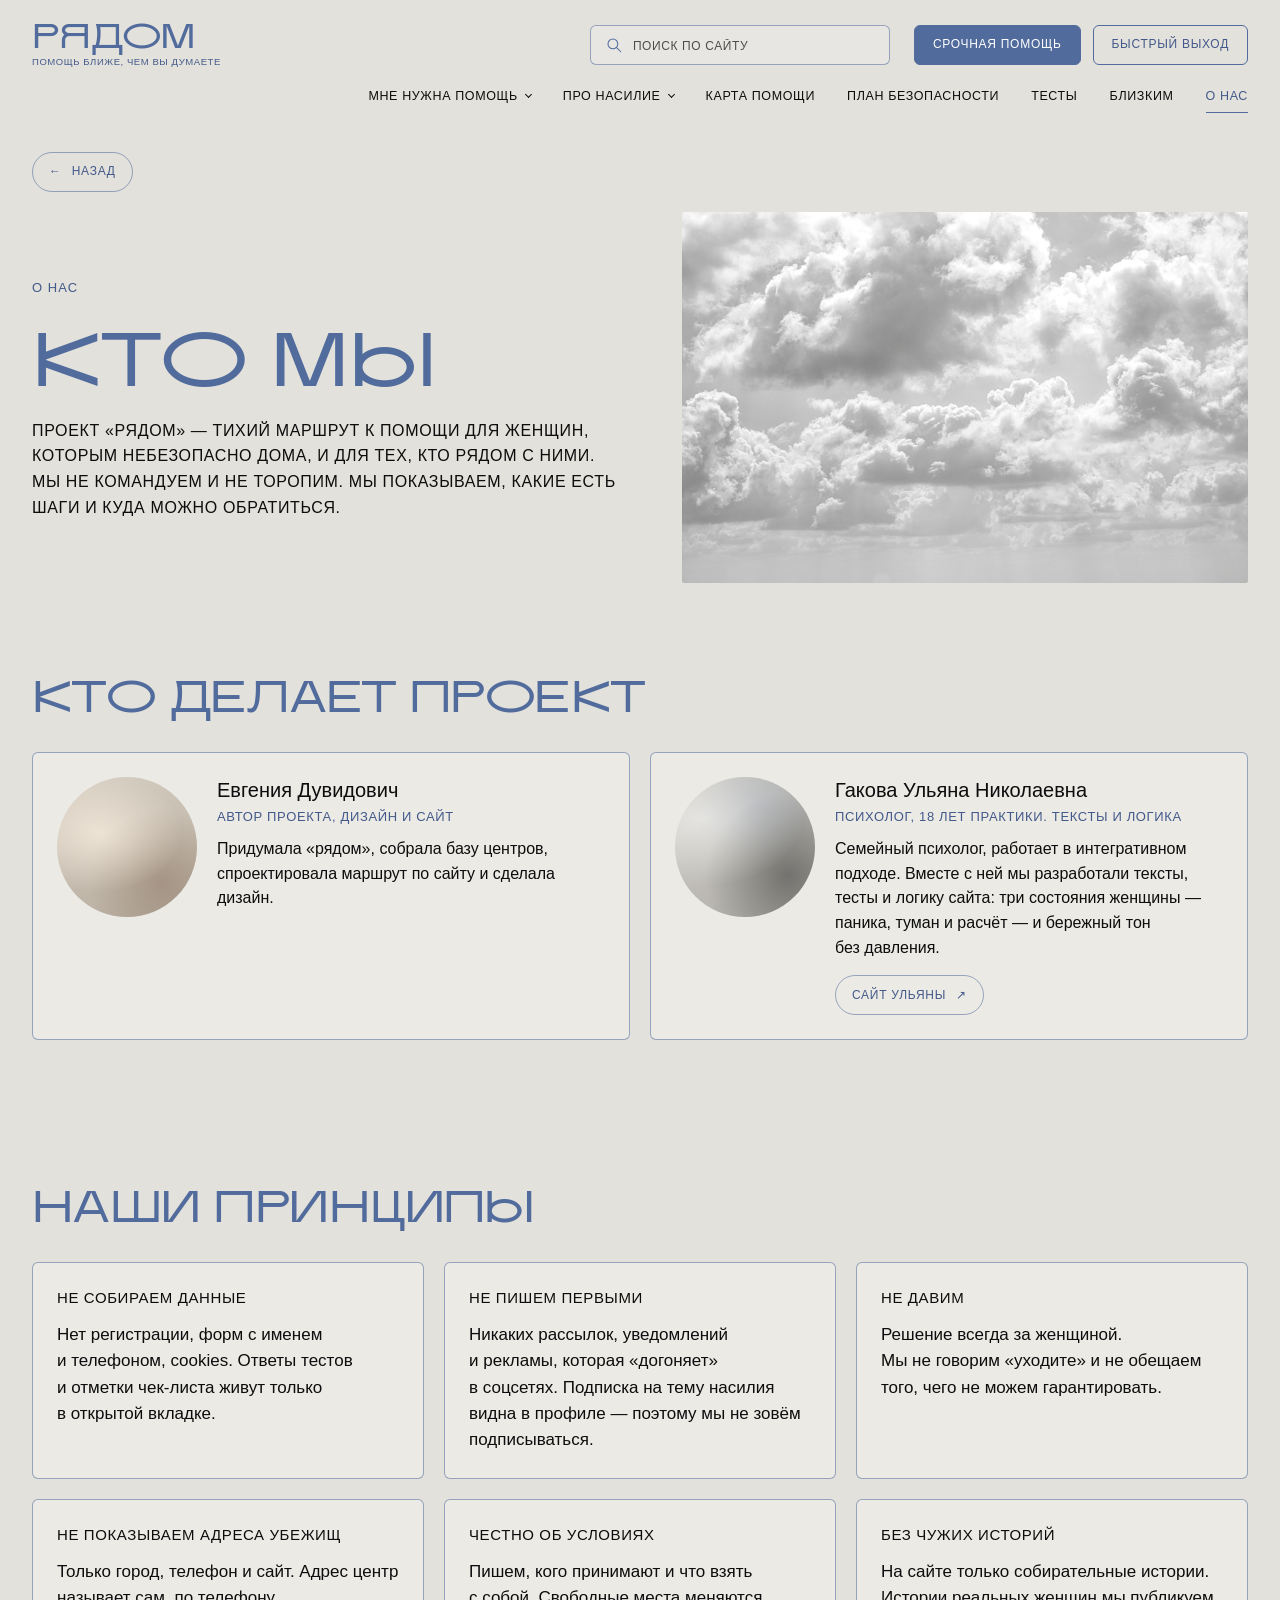
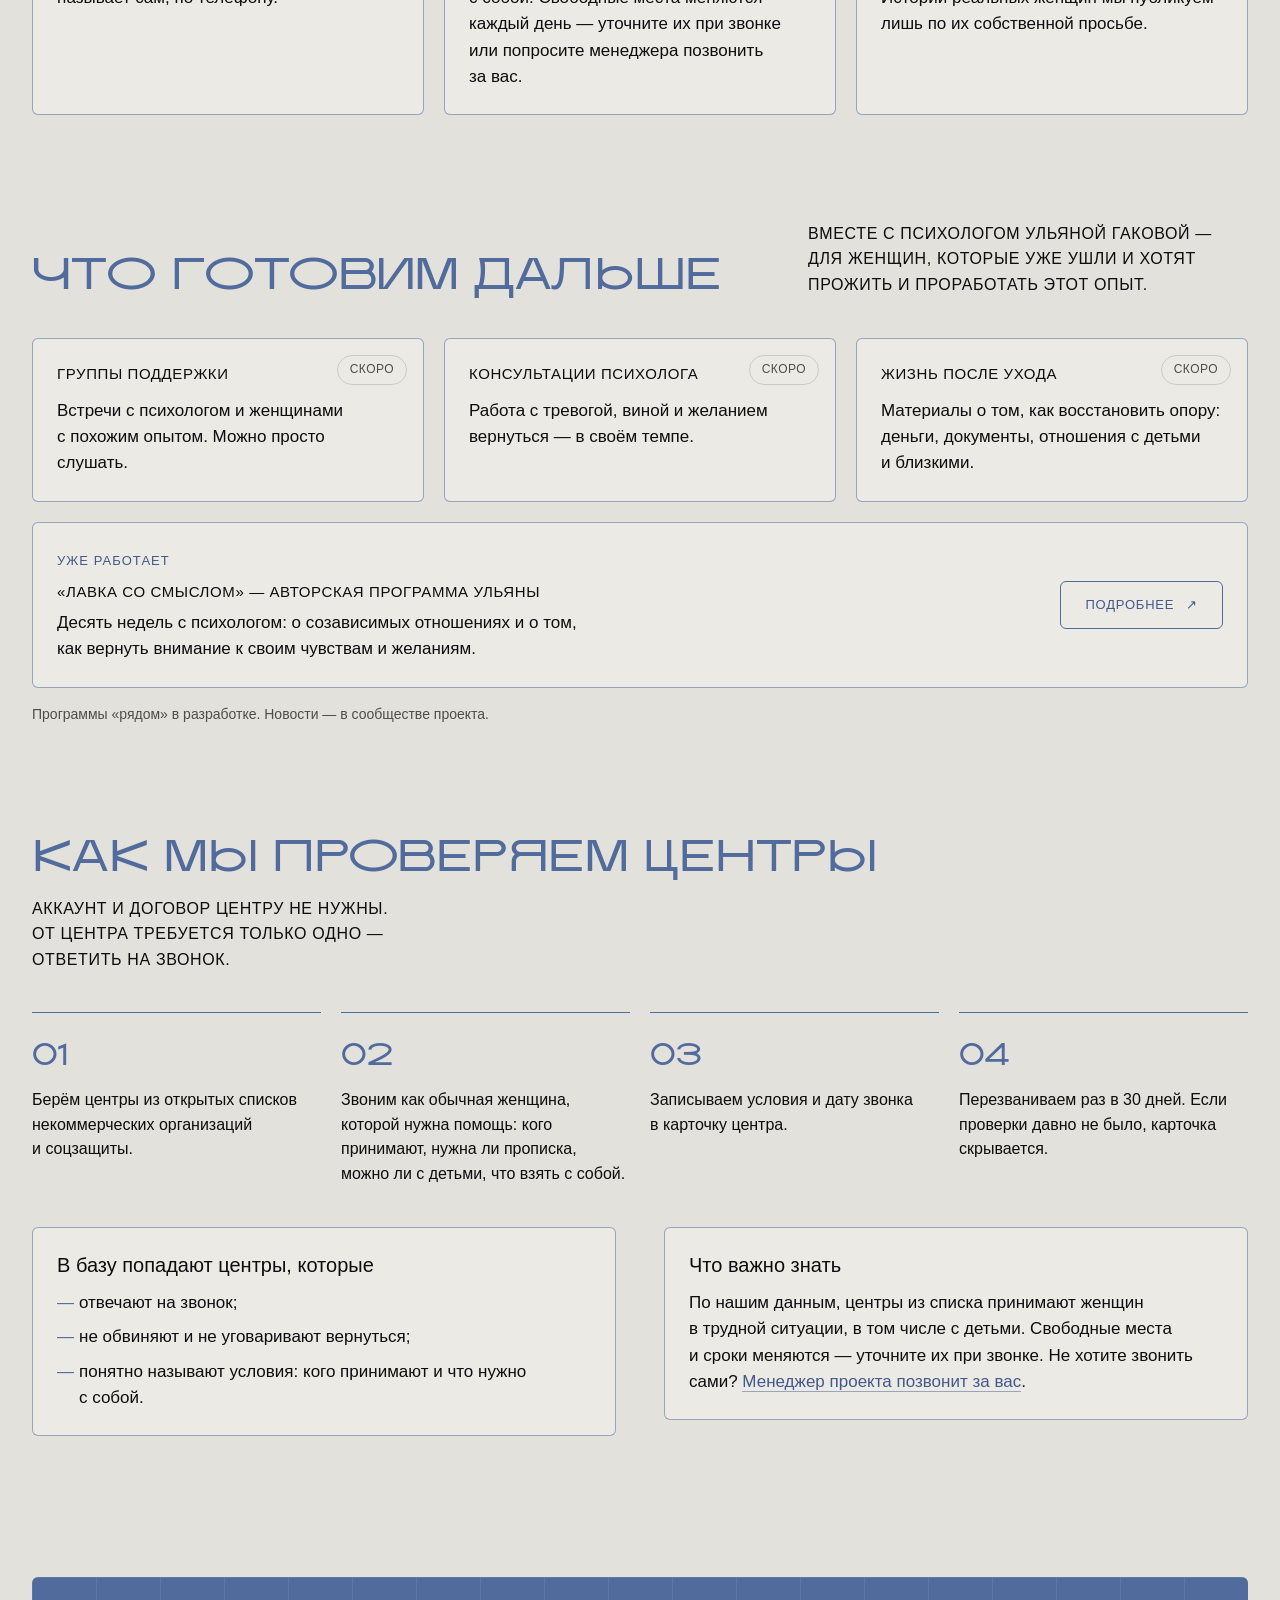
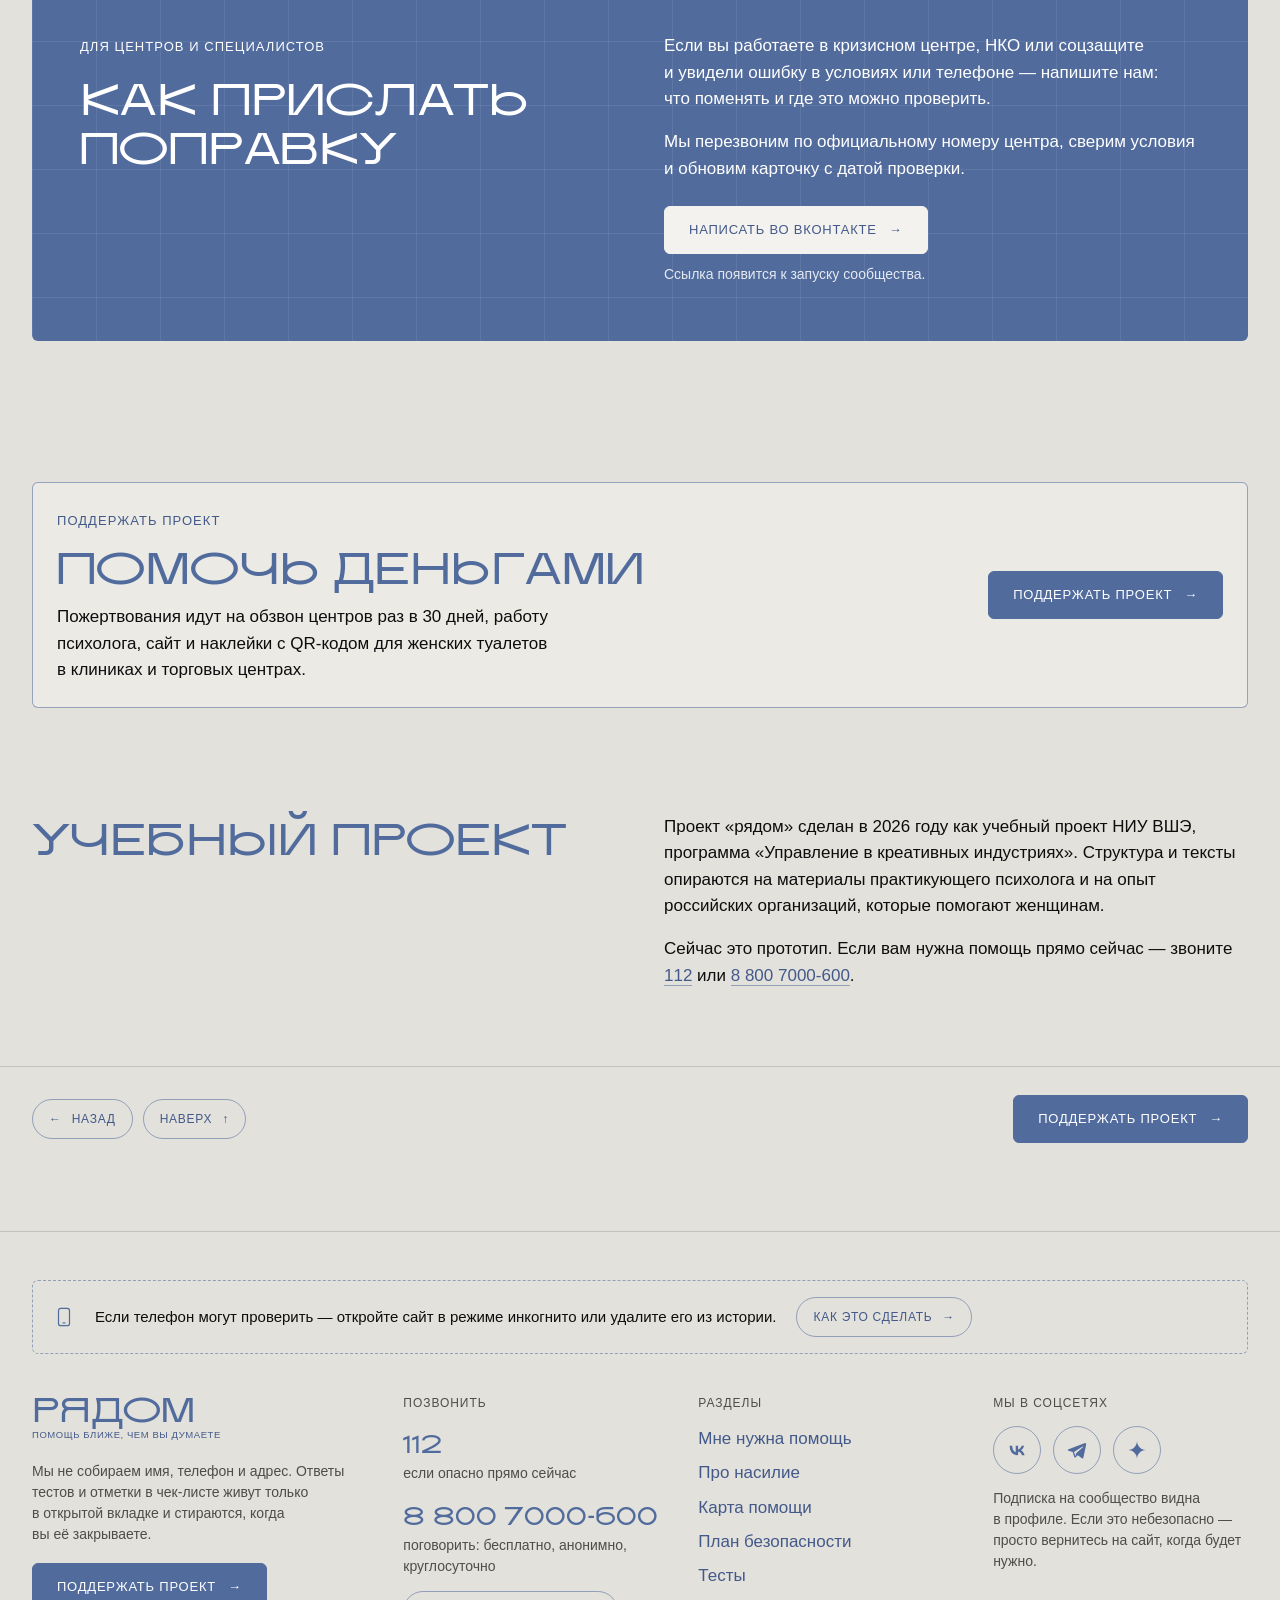
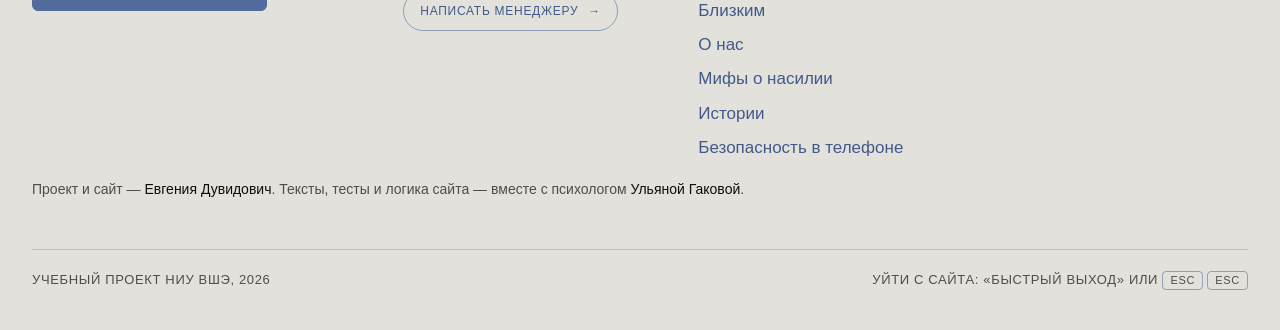
==== about.html @ c0b40332 "Разложить файлы сайта по папкам и добавить недостающие страницы Co-Authored-By: Claude Opus 5.5 <nor" ====
<!doctype html>
<html lang="ru">
<head>
<meta charset="utf-8">
<meta name="viewport" content="width=device-width, initial-scale=1, viewport-fit=cover">
<!-- Нейтральное название вкладки на всех страницах: не выдаёт тему сайта -->
<title>рядом</title>
<meta name="description" content="Полезные материалы и ссылки">
<meta name="referrer" content="no-referrer">
<meta name="theme-color" content="#E2E1DB">
<meta property="og:type" content="website">
<meta property="og:title" content="рядом">
<meta property="og:description" content="Полезные материалы и ссылки">
<meta property="og:image" content="img/og.png">
<meta name="twitter:card" content="summary_large_image">
<link rel="icon" href="img/favicon.svg" type="image/svg+xml">
<link rel="icon" href="img/favicon-32.png" sizes="32x32" type="image/png">
<link rel="apple-touch-icon" href="img/apple-touch-icon.png">
<link rel="stylesheet" href="css/style.css">
</head>
<body>
<script src="js/layout.js"></script>

<main id="main">

  <section class="wrap hero">
    <div class="hero-text">
      <p class="eyebrow">О нас</p>
      <h1 style="margin-top:14px">Кто мы</h1>
      <p class="lead">Проект «рядом» — тихий маршрут к помощи для женщин, которым небезопасно дома, и для тех, кто рядом с ними. Мы не командуем и не торопим. Мы показываем, какие есть шаги и куда можно обратиться.</p>
    </div>
    <img class="photo" src="img/photos/about-sky.jpg" alt="" decoding="async" data-reveal>
  </section>

  <section class="wrap section" id="team" aria-labelledby="team-title">
    <h2 id="team-title" data-reveal>Кто делает проект</h2>
    <div class="team" style="margin-top:32px">
      <article class="card person" data-reveal>
        <div class="photo photo--warm" data-label="фото" aria-hidden="true"></div>
        <div>
          <h3>Евгения Дувидович</h3>
          <span class="caps">Автор проекта, дизайн и сайт</span>
          <p>Придумала «рядом», собрала базу центров, спроектировала маршрут по сайту и сделала дизайн.</p>
        </div>
      </article>
      <article class="card person" data-reveal>
        <div class="photo" data-label="фото" aria-hidden="true"></div>
        <div>
          <h3>Гакова Ульяна Николаевна</h3>
          <span class="caps">Психолог, 18 лет практики. Тексты и логика</span>
          <p>Семейный психолог, работает в интегративном подходе. Вместе с ней мы разработали тексты, тесты и логику сайта: три состояния женщины — паника, туман и расчёт — и бережный тон без давления.</p>
          <a class="pill-link" href="https://paintingnew.tilda.ws/https/tildaru/page/pageid254887109projectid844082" style="margin-top:14px">Сайт Ульяны <span class="arr" aria-hidden="true">↗</span></a>
        </div>
      </article>
    </div>
  </section>

  <section class="wrap section--tight" id="principles" aria-labelledby="pr-title">
    <h2 id="pr-title" data-reveal>Наши принципы</h2>
    <div class="grid grid-3" style="margin-top:32px">
      <div class="card" data-reveal>
        <p class="card-title"><b>Не собираем данные</b></p>
        <p>Нет регистрации, форм с именем и телефоном, cookies. Ответы тестов и отметки чек-листа живут только в открытой вкладке.</p>
      </div>
      <div class="card" data-reveal>
        <p class="card-title"><b>Не пишем первыми</b></p>
        <p>Никаких рассылок, уведомлений и рекламы, которая «догоняет» в соцсетях. Подписка на тему насилия видна в профиле — поэтому мы не зовём подписываться.</p>
      </div>
      <div class="card" data-reveal>
        <p class="card-title"><b>Не давим</b></p>
        <p>Решение всегда за женщиной. Мы не говорим «уходите» и не обещаем того, чего не можем гарантировать.</p>
      </div>
      <div class="card" data-reveal>
        <p class="card-title"><b>Не показываем адреса убежищ</b></p>
        <p>Только город, телефон и сайт. Адрес центр называет сам, по телефону.</p>
      </div>
      <div class="card" data-reveal>
        <p class="card-title"><b>Честно об условиях</b></p>
        <p>Пишем, кого принимают и что взять с собой. Свободные места меняются каждый день — уточните их при звонке или попросите менеджера позвонить за вас.</p>
      </div>
      <div class="card" data-reveal>
        <p class="card-title"><b>Без чужих историй</b></p>
        <p>На сайте только собирательные истории. Истории реальных женщин мы публикуем лишь по их собственной просьбе.</p>
      </div>
    </div>
  </section>

  <section class="wrap section--tight" id="programs" aria-labelledby="prog-title">
    <div class="section-head">
      <h2 id="prog-title" data-reveal>Что готовим дальше</h2>
      <p class="lead" data-reveal>Вместе с психологом Ульяной Гаковой — для женщин, которые уже ушли и хотят прожить и проработать этот опыт.</p>
    </div>
    <div class="grid grid-3">
      <div class="card" data-reveal>
        <span class="chip chip--muted soon">Скоро</span>
        <p class="card-title"><b>Группы поддержки</b></p>
        <p>Встречи с психологом и женщинами с похожим опытом. Можно просто слушать.</p>
      </div>
      <div class="card" data-reveal>
        <span class="chip chip--muted soon">Скоро</span>
        <p class="card-title"><b>Консультации психолога</b></p>
        <p>Работа с тревогой, виной и желанием вернуться — в своём темпе.</p>
      </div>
      <div class="card" data-reveal>
        <span class="chip chip--muted soon">Скоро</span>
        <p class="card-title"><b>Жизнь после ухода</b></p>
        <p>Материалы о том, как восстановить опору: деньги, документы, отношения с детьми и близкими.</p>
      </div>
    </div>
    <div class="card next-block" style="margin-top:20px" data-reveal>
      <div>
        <p class="eyebrow">Уже работает</p>
        <p class="card-title" style="margin-top:8px"><b>«Лавка со смыслом» — авторская программа Ульяны</b></p>
        <p style="margin-top:8px;max-width:60ch">Десять недель с психологом: о созависимых отношениях и о том, как вернуть внимание к своим чувствам и желаниям.</p>
      </div>
      <div class="btn-row"><a class="btn btn--line" href="https://paintingnew.tilda.ws/https/tildaru/page/pageid254887109projectid844082">Подробнее <span class="arr" aria-hidden="true">↗</span></a></div>
    </div>
    <p class="note" style="margin-top:16px">Программы «рядом» в разработке. Новости — в сообществе проекта.</p>
  </section>

  <section class="wrap section--tight" id="check" aria-labelledby="check-title">
    <div class="section-head">
      <h2 id="check-title" data-reveal>Как мы проверяем центры</h2>
      <p class="lead" data-reveal>Аккаунт и договор центру не нужны. От центра требуется только одно — ответить на звонок.</p>
    </div>
    <div class="grid grid-4 how-steps">
      <div class="how-step" data-reveal><span class="n">01</span><p>Берём центры из открытых списков некоммерческих организаций и соцзащиты.</p></div>
      <div class="how-step" data-reveal><span class="n">02</span><p>Звоним как обычная женщина, которой нужна помощь: кого принимают, нужна ли прописка, можно ли с детьми, что взять с собой.</p></div>
      <div class="how-step" data-reveal><span class="n">03</span><p>Записываем условия и дату звонка в карточку центра.</p></div>
      <div class="how-step" data-reveal><span class="n">04</span><p>Перезваниваем раз в 30 дней. Если проверки давно не было, карточка скрывается.</p></div>
    </div>
    <div class="split" style="margin-top:40px">
      <div class="side-note" data-reveal>
        <h3>В базу попадают центры, которые</h3>
        <ul class="list-dash">
          <li>отвечают на звонок;</li>
          <li>не обвиняют и не уговаривают вернуться;</li>
          <li>понятно называют условия: кого принимают и что нужно с собой.</li>
        </ul>
      </div>
      <div class="side-note" data-reveal>
        <h3>Что важно знать</h3>
        <p>По нашим данным, центры из списка принимают женщин в трудной ситуации, в том числе с детьми. Свободные места и сроки меняются — уточните их при звонке. Не хотите звонить сами? <a class="link" href="contact.html" data-manager>Менеджер проекта позвонит за вас</a>.</p>
      </div>
    </div>
  </section>

  <section class="wrap section" id="centers" aria-labelledby="centers-title">
    <div class="blue-block" data-reveal>
      <div class="split">
        <div>
          <p class="eyebrow">Для центров и специалистов</p>
          <h2 id="centers-title" style="margin-top:14px">Как прислать поправку</h2>
        </div>
        <div>
          <div class="prose" style="color:#fff">
            <p>Если вы работаете в кризисном центре, НКО или соцзащите и увидели ошибку в условиях или телефоне — напишите нам: что поменять и где это можно проверить.</p>
            <p>Мы перезвоним по официальному номеру центра, сверим условия и обновим карточку с датой проверки.</p>
          </div>
          <div class="btn-row" style="margin-top:24px">
            <a class="btn btn--white" href="#">Написать во ВКонтакте <span class="arr" aria-hidden="true">→</span></a>
          </div>
          <p class="note" style="margin-top:10px">Ссылка появится к запуску сообщества.</p>
        </div>
      </div>
    </div>
  </section>

  <section class="wrap section--tight" id="support" aria-labelledby="support-title">
    <div class="card next-block" data-reveal>
      <div>
        <p class="eyebrow">Поддержать проект</p>
        <h2 id="support-title" style="margin-top:10px">Помочь деньгами</h2>
        <p style="margin-top:12px;max-width:56ch">Пожертвования идут на обзвон центров раз в 30 дней, работу психолога, сайт и наклейки с QR-кодом для женских туалетов в клиниках и торговых центрах.</p>
      </div>
      <div class="btn-row">
        <button type="button" class="btn js-donate">Поддержать проект <span class="arr" aria-hidden="true">→</span></button>
      </div>
    </div>
  </section>

  <section class="wrap section--tight" aria-labelledby="study-title">
    <div class="split">
      <h2 id="study-title" data-reveal>Учебный проект</h2>
      <div class="prose" data-reveal>
        <p>Проект «рядом» сделан в 2026 году как учебный проект НИУ ВШЭ, программа «Управление в креативных индустриях». Структура и тексты опираются на материалы практикующего психолога и на опыт российских организаций, которые помогают женщинам.</p>
        <p>Сейчас это прототип. Если вам нужна помощь прямо сейчас — звоните <a href="tel:112">112</a> или <a href="tel:88007000600">8 800 7000-600</a>.</p>
      </div>
    </div>
  </section>

</main>

<script src="js/main.js"></script>
</body>
</html>
---- css/style.css ----
/* =========================================================
   рядом — общие стили
   Цвета, шрифты и размеры — в переменных ниже.
   Чтобы поменять шрифт, достаточно поправить --font-display / --font-text.
   ========================================================= */

/* IF Kica — шрифт автора для заголовков.
   В файлах шрифта строчные «и» и «й» перепутаны, у «Ё» нет точек,
   поэтому заголовки всегда набираются капсом (text-transform: uppercase). */
@font-face {
  font-family: "IF Kica";
  src: url("../fonts/ifkica-light.ttf") format("truetype");
  font-weight: 300;
  font-style: normal;
  font-display: swap;
}
@font-face {
  font-family: "IF Kica";
  src: url("../fonts/ifkica-regular.ttf") format("truetype");
  font-weight: 400;
  font-style: normal;
  font-display: swap;
}
@font-face {
  font-family: "IF Kica";
  src: url("../fonts/ifkica-bold.ttf") format("truetype");
  font-weight: 600 700;
  font-style: normal;
  font-display: swap;
}

:root {
  /* шрифты */
  --font-display: "IF Kica", "Helvetica Neue", Arial, sans-serif;
  --font-text: "Helvetica Neue", Helvetica, Arial, sans-serif;

  /* цвета из макета */
  --bg: #E2E1DB;          /* фон */
  --card: #EBEAE5;        /* светлые карточки */
  --card-hi: #F3F2EE;     /* плашки поверх карты */
  --blue: #516B9D;        /* акцент: заголовки, кнопки, линии */
  --blue-ink: #43598A;    /* синий для мелкого текста (контраст 5:1) */
  --blue-soft: rgba(81, 107, 157, .12);
  --ink: #0D0D0D;         /* основной текст */
  --muted: #4D4D4A;       /* второстепенный текст */
  --line: rgba(81, 107, 157, .55); /* тонкие рамки */
  --line-soft: rgba(13, 13, 13, .14);
  --on-blue: #FFFFFF;

  /* начертания */
  --w-light: 300;   /* капс, лиды, меню */
  --w-text: 400;    /* длинный текст */
  --w-accent: 500;  /* выделения */

  /* размеры */
  --radius: 6px;
  --wrap: 1240px;
  --gutter: 32px;
  --header-h: 116px;
  --section: 88px;
  --ease: cubic-bezier(.22, .61, .36, 1);
}

@media (max-width: 900px) {
  :root {
    --gutter: 16px;
    --header-h: 64px;
    --section: 56px;
  }
}

/* ---------- база ---------- */

*,
*::before,
*::after { box-sizing: border-box; }

html {
  -webkit-text-size-adjust: 100%;
  scroll-padding-top: calc(var(--header-h) + 16px);
}

body {
  margin: 0;
  background: var(--bg);
  color: var(--ink);
  font-family: var(--font-text);
  font-weight: var(--w-text);
  font-size: 17px;
  line-height: 1.55;
  -webkit-font-smoothing: antialiased;
  text-rendering: optimizeLegibility;
}

img, svg { display: block; max-width: 100%; }

h1, h2, h3, h4, p, ul, ol, figure, blockquote { margin: 0; }

a { color: inherit; }

button, input, select, textarea { font: inherit; color: inherit; }

button { cursor: pointer; }

:focus-visible {
  outline: 2px solid var(--blue-ink);
  outline-offset: 3px;
  border-radius: 2px;
}

.visually-hidden {
  position: absolute !important;
  width: 1px; height: 1px;
  margin: -1px; padding: 0;
  overflow: hidden;
  clip: rect(0 0 0 0);
  white-space: nowrap;
  border: 0;
}

.skip-link {
  position: absolute;
  left: 16px; top: -60px;
  z-index: 100;
  padding: 10px 16px;
  background: var(--blue);
  color: var(--on-blue);
  border-radius: var(--radius);
}
.skip-link:focus { top: 8px; }

.wrap {
  width: 100%;
  max-width: calc(var(--wrap) + var(--gutter) * 2);
  margin-inline: auto;
  padding-inline: var(--gutter);
}

/* ---------- типографика ---------- */

.display,
h1, h2,
.h-display {
  font-family: var(--font-display);
  font-weight: 300;
  text-transform: uppercase;
  color: var(--blue);
  letter-spacing: .01em;
  line-height: 1.12;
}

h1, .h1 { font-size: clamp(25px, 5.2vw, 60px); }
h2, .h2 { font-size: clamp(22px, 3.6vw, 44px); }
/* широкий шрифт: длинные слова на узком экране переносим, а не выпускаем за край */
h1, h2, h3, .h-display, .entry-title, .quote, .card-title, .story-quote, .exit-banner-title, .story-card .who, .myth-side .m {
  overflow-wrap: break-word;
  -webkit-hyphens: auto;
  hyphens: auto;
}

h3, .h3 {
  font-family: var(--font-text);
  font-weight: var(--w-accent);
  font-size: 20px;
  line-height: 1.3;
}

/* короткий текст капсом, мелко и тонко — как пишет автор */
.caps {
  text-transform: uppercase;
  font-weight: var(--w-light);
  font-size: 13px;
  letter-spacing: .05em;
  line-height: 1.5;
}
.caps b, .caps strong { font-weight: var(--w-accent); }

.lead {
  text-transform: uppercase;
  font-weight: var(--w-light);
  font-size: 15px;
  letter-spacing: .04em;
  line-height: 1.6;
}
.lead b, .lead strong { font-weight: var(--w-accent); }

@media (min-width: 900px) {
  .lead { font-size: 16px; }
}

.eyebrow {
  display: inline-block;
  text-transform: uppercase;
  font-size: 13px;
  font-weight: var(--w-light);
  letter-spacing: .08em;
  color: var(--blue-ink);
}

.muted { color: var(--muted); }
.blue { color: var(--blue-ink); }

/* длинный текст: обычный регистр, от 17px */
.prose { max-width: 70ch; }
.prose > * + * { margin-top: 1em; }
.prose h3 { margin-top: 1.6em; }
.prose ul, .prose ol { padding-left: 1.2em; }
.prose li + li { margin-top: .4em; }
.prose strong { font-weight: var(--w-accent); }

.note {
  font-size: 14px;
  line-height: 1.5;
  color: var(--muted);
}

/* ---------- ссылки ---------- */

/* в тексте: тонкая линия всегда, при наведении поверх «пробегает» сплошная.
   Кнопки и ссылки-стрелки внутри .prose это правило не трогает. */
.prose a:not(.btn):not(.arrow-link):not(.pill-link),
.link {
  color: var(--blue-ink);
  text-decoration: none;
  background-image:
    linear-gradient(currentColor, currentColor),
    linear-gradient(var(--line), var(--line));
  background-size: 0% 1px, 100% 1px;
  background-position: 0 100%, 0 100%;
  background-repeat: no-repeat;
  transition: background-size .45s var(--ease);
  padding-bottom: 1px;
}
.prose a:not(.btn):not(.arrow-link):not(.pill-link):hover,
.link:hover,
.prose a:not(.btn):not(.arrow-link):not(.pill-link):focus-visible,
.link:focus-visible { background-size: 100% 1px, 100% 1px; }

/* отдельная ссылка, обведённая тонкой линией */
.pill-link {
  display: inline-flex;
  align-items: center;
  justify-content: center;
  gap: 10px;
  min-height: 40px;
  padding: 8px 16px;
  border: 1px solid var(--line);
  border-radius: 999px;
  color: var(--blue-ink);
  text-decoration: none;
  text-transform: uppercase;
  font-size: 12px;
  letter-spacing: .06em;
  line-height: 1.2;
  background: transparent;
  transition: background-color .25s, border-color .25s, color .25s;
}
.pill-link:hover,
.pill-link:focus-visible { background: var(--blue-soft); border-color: var(--blue); }
.pill-link .arr { display: inline-block; transition: transform .35s var(--ease); }
.pill-link:hover .arr { transform: translateX(5px); }
.pill-link .arr-back { display: inline-block; transition: transform .35s var(--ease); }
.pill-link:hover .arr-back { transform: translateX(-5px); }

/* ссылка-стрелка: «Читать →» */
.arrow-link {
  display: inline-flex;
  align-items: center;
  gap: 10px;
  min-height: 44px;
  color: var(--blue-ink);
  text-decoration: none;
  text-transform: uppercase;
  font-size: 13px;
  font-weight: var(--w-text);
  letter-spacing: .06em;
}
.arrow-link .arr,
.btn .arr {
  display: inline-block;
  transition: transform .35s var(--ease);
}
.arrow-link:hover .arr,
.arrow-link:focus-visible .arr,
.btn:hover .arr,
.btn:focus-visible .arr { transform: translateX(6px); }
.arrow-link span:first-child {
  background: linear-gradient(currentColor, currentColor) 0 100% / 0 1px no-repeat;
  transition: background-size .45s var(--ease);
}
.arrow-link:hover span:first-child,
.arrow-link:focus-visible span:first-child { background-size: 100% 1px; }

/* ---------- кнопки ---------- */

.btn {
  display: inline-flex;
  align-items: center;
  justify-content: center;
  gap: 12px;
  min-height: 48px;
  padding: 12px 24px;
  border: 1px solid var(--blue);
  border-radius: var(--radius);
  background: var(--blue);
  color: var(--on-blue);
  text-decoration: none;
  text-transform: uppercase;
  font-size: 13px;
  font-weight: var(--w-text);
  letter-spacing: .06em;
  line-height: 1.2;
  text-align: center;
  text-box: trim-both cap alphabetic; /* текст капсом ровно по центру по высоте */
  transition: background-color .25s, color .25s, border-color .25s, box-shadow .25s;
}
.btn:hover { background: #46608F; border-color: #46608F; box-shadow: 0 6px 18px -10px rgba(40, 55, 90, .6); }
.btn:active { transform: translateY(1px); }

.btn--line {
  background: transparent;
  color: var(--blue-ink);
  border-color: var(--blue);
}
.btn--line:hover { background: var(--blue-soft); color: var(--blue-ink); border-color: var(--blue); }

.btn--white {
  background: var(--card-hi);
  color: var(--blue-ink);
  border-color: var(--card-hi);
}
.btn--white:hover { background: #fff; border-color: #fff; color: var(--blue-ink); }

.btn--ghost-white {
  background: transparent;
  color: var(--on-blue);
  border-color: rgba(255, 255, 255, .7);
}
.btn--ghost-white:hover { background: rgba(255, 255, 255, .12); border-color: #fff; }

.btn--sm { min-height: 40px; padding: 8px 18px; font-size: 12px; }
.btn--wide { width: 100%; }

.btn-row {
  display: flex;
  flex-wrap: wrap;
  gap: 12px;
}

/* ---------- шапка ---------- */

.site-header {
  position: sticky;
  top: 0;
  z-index: 50;
  background: rgba(226, 225, 219, .72);
  -webkit-backdrop-filter: blur(14px) saturate(1.1);
  backdrop-filter: blur(14px) saturate(1.1);
  border-bottom: 1px solid transparent;
  transition: border-color .3s, background-color .3s;
}
.site-header .header-row,
.site-header .main-nav,
.site-header .logo-word,
.site-header .logo-tag { transition: padding .3s var(--ease), font-size .3s var(--ease), opacity .3s; }
/* при прокрутке шапка становится тоньше */
.site-header.is-scrolled { background: rgba(226, 225, 219, .66); }
@media (min-width: 901px) {
  .site-header.is-scrolled .header-row { padding-top: 8px; padding-bottom: 4px; }
  .site-header.is-scrolled .logo-word { font-size: 26px; }
  .site-header.is-scrolled .logo-tag { opacity: 0; height: 0; overflow: hidden; }
  .site-header.is-scrolled .main-nav { padding-bottom: 6px; }
}
.site-header.is-scrolled { border-bottom-color: var(--line-soft); }

.header-row {
  display: flex;
  align-items: center;
  gap: 24px;
  padding-top: 20px;
  padding-bottom: 12px;
}

.logo {
  display: flex;
  flex-direction: column;
  gap: 4px;
  margin-right: auto;
  color: var(--blue);
  text-decoration: none;
}
.logo-word {
  font-family: var(--font-display);
  font-weight: 300;
  font-size: 34px;
  line-height: .9;
  text-transform: uppercase;
  letter-spacing: .01em;
}
.logo-tag {
  font-size: 9.5px;
  text-transform: uppercase;
  letter-spacing: .06em;
  font-weight: var(--w-light);
  color: var(--blue-ink);
}

.search {
  position: relative;
  width: min(300px, 26vw);
}
.search-field {
  display: flex;
  align-items: center;
  gap: 8px;
  height: 40px;
  padding: 0 14px;
  border: 1px solid var(--line);
  border-radius: var(--radius);
  background: rgba(255, 255, 255, .2);
  transition: border-color .25s, background-color .25s;
}
.search-field:focus-within { border-color: var(--blue); background: rgba(255, 255, 255, .5); }
.search-field svg { flex: none; width: 18px; height: 18px; color: var(--blue); }
.search input {
  width: 100%;
  border: 0;
  background: none;
  outline: none;
  font-size: 15px;
}
.search input::placeholder {
  color: var(--muted);
  text-transform: uppercase;
  font-size: 12px;
  letter-spacing: .05em;
  font-weight: var(--w-light);
}
.search input::-webkit-search-cancel-button { -webkit-appearance: none; }

.search-results {
  position: absolute;
  left: 0; right: 0;
  top: calc(100% + 6px);
  z-index: 60;
  max-height: 60vh;
  overflow: auto;
  padding: 6px;
  border: 1px solid var(--line);
  border-radius: var(--radius);
  background: var(--card-hi);
  box-shadow: 0 18px 40px -20px rgba(20, 30, 50, .45);
}
.search-results[hidden] { display: none; }
.search-results a {
  display: block;
  padding: 10px 12px;
  border-radius: 4px;
  text-decoration: none;
  font-size: 15px;
  line-height: 1.35;
}
.search-results a small {
  display: block;
  color: var(--muted);
  font-size: 12px;
  text-transform: uppercase;
  letter-spacing: .04em;
}
.search-results a:hover,
.search-results a.is-active { background: var(--blue-soft); }
.search-results .empty { padding: 10px 12px; font-size: 14px; color: var(--muted); }

.header-actions {
  display: flex;
  align-items: center;
  gap: 12px;
}

.menu-toggle {
  display: none;
  width: 44px; height: 40px;
  padding: 0;
  border: 1px solid var(--line);
  border-radius: var(--radius);
  background: transparent;
  color: var(--blue);
}
.menu-toggle svg { margin: auto; }

.main-nav {
  display: flex;
  justify-content: flex-end;
  flex-wrap: wrap;
  gap: 6px 32px;
  padding-bottom: 14px;
}
.main-nav a {
  position: relative;
  padding: 6px 0;
  text-decoration: none;
  text-transform: uppercase;
  font-size: 12.5px;
  letter-spacing: .05em;
  font-weight: var(--w-text);
  color: var(--ink);
  background: linear-gradient(var(--blue), var(--blue)) 0 100% / 0 1px no-repeat;
  transition: background-size .45s var(--ease), color .25s;
}
.main-nav a:hover,
.main-nav a:focus-visible { background-size: 100% 1px; color: var(--blue-ink); }
.main-nav a[aria-current="page"] { color: var(--blue-ink); background-size: 100% 1px; }

.nav-item { position: relative; display: flex; align-items: center; }
.nav-item > a::after {
  content: "";
  display: inline-block;
  width: 5px; height: 5px;
  margin-left: 8px;
  border-right: 1px solid currentColor;
  border-bottom: 1px solid currentColor;
  transform: translateY(-3px) rotate(45deg);
}
.nav-drop {
  position: absolute;
  top: 100%;
  left: -18px;
  z-index: 70;
  min-width: 300px;
  padding: 14px 0 0;
  opacity: 0;
  visibility: hidden;
  transform: translateY(6px);
  transition: opacity .25s, transform .25s var(--ease), visibility .25s;
}
.nav-drop-inner {
  padding: 8px;
  border: 1px solid var(--line);
  border-radius: var(--radius);
  background: var(--card-hi);
  box-shadow: 0 22px 44px -24px rgba(20, 30, 50, .45);
}
.nav-item:hover .nav-drop,
.nav-item:focus-within .nav-drop { opacity: 1; visibility: visible; transform: none; }
.main-nav .nav-drop a {
  display: block;
  padding: 10px 12px;
  border-radius: 4px;
  background: none;
  text-transform: none;
  letter-spacing: 0;
  font-size: 15px;
  line-height: 1.3;
  color: var(--ink);
}
.main-nav .nav-drop a small {
  display: block;
  margin-top: 2px;
  font-size: 13px;
  color: var(--muted);
}
.main-nav .nav-drop a:hover,
.main-nav .nav-drop a:focus-visible { background: var(--blue-soft); color: var(--blue-ink); }
.main-nav .nav-drop a[aria-current="page"] { color: var(--blue-ink); background: var(--blue-soft); }

.mobile-panel { display: none; }

@media (max-width: 1100px) {
  .main-nav { gap: 6px 22px; }
  .search { width: 220px; }
}

@media (max-width: 900px) {
  .header-row { gap: 8px; padding-top: 10px; padding-bottom: 10px; }
  .logo-word { font-size: 24px; }
  .logo-tag { display: none; }
  .header-row > .search,
  .main-nav { display: none; }
  .header-actions { gap: 6px; }
  .header-actions .btn--sm { padding: 8px 12px; min-height: 40px; font-size: 11.5px; letter-spacing: .04em; }
  .menu-toggle { display: inline-flex; }
  .btn .full { display: none; }

  .mobile-panel {
    display: block;
    position: absolute;
    left: 0; right: 0; top: 100%;
    max-height: calc(100vh - var(--header-h));
    overflow: auto;
    padding: 8px var(--gutter) 24px;
    background: var(--bg);
    border-bottom: 1px solid var(--line-soft);
    box-shadow: 0 30px 40px -30px rgba(20, 30, 50, .35);
  }
  .mobile-panel[hidden] { display: none; }
  .mobile-panel .search { width: 100%; margin-bottom: 8px; }
  .mobile-panel .search-field { height: 48px; }
  .mobile-panel .search-results { position: static; margin-top: 6px; box-shadow: none; }
  .mobile-panel nav a {
    display: flex;
    justify-content: space-between;
    align-items: center;
    min-height: 52px;
    border-bottom: 1px solid var(--line-soft);
    text-decoration: none;
    text-transform: uppercase;
    font-size: 14px;
    letter-spacing: .05em;
  }
  .mobile-panel nav a[aria-current="page"] { color: var(--blue-ink); }
  .mobile-panel nav a.sub {
    min-height: 44px;
    padding-left: 18px;
    text-transform: none;
    letter-spacing: 0;
    font-size: 15px;
    color: var(--muted);
  }
  .mobile-panel .btn { width: 100%; margin-top: 16px; }
  .mobile-panel .note { margin-top: 16px; }
}
@media (min-width: 901px) {
  .btn .short { display: none; }
}

/* ---------- секции ---------- */

main { display: block; }

.section { padding-block: var(--section); }
.section--tight { padding-block: calc(var(--section) * .6); }
.section-head {
  display: flex;
  flex-wrap: wrap;
  align-items: flex-end;
  justify-content: space-between;
  gap: 16px 40px;
  margin-bottom: 40px;
}
.section-head .lead { max-width: 440px; }

.page-head {
  padding-top: 56px;
  padding-bottom: 40px;
}
.page-head .lead { max-width: 640px; margin-top: 20px; }
.page-head .eyebrow { margin-bottom: 14px; }
@media (max-width: 900px) {
  .page-head { padding-top: 32px; padding-bottom: 24px; }
}

.crumbs {
  display: flex;
  flex-wrap: wrap;
  gap: 8px;
  margin-bottom: 18px;
  font-size: 12px;
  text-transform: uppercase;
  letter-spacing: .05em;
  color: var(--muted);
}
.crumbs a { color: var(--muted); text-decoration: none; }
.crumbs a:hover { color: var(--blue-ink); }

.grid { display: grid; gap: 20px; }
.grid-2 { grid-template-columns: repeat(2, minmax(0, 1fr)); }
.grid-3 { grid-template-columns: repeat(3, minmax(0, 1fr)); }
.grid-4 { grid-template-columns: repeat(4, minmax(0, 1fr)); }
@media (max-width: 1000px) {
  .grid-4 { grid-template-columns: repeat(2, minmax(0, 1fr)); }
  .grid-3 { grid-template-columns: repeat(2, minmax(0, 1fr)); }
}
@media (max-width: 640px) {
  .grid-2, .grid-3, .grid-4 { grid-template-columns: minmax(0, 1fr); }
}

.split {
  display: grid;
  grid-template-columns: minmax(0, 1fr) minmax(0, 1fr);
  gap: 48px;
  align-items: start;
}
@media (max-width: 900px) {
  .split { grid-template-columns: minmax(0, 1fr); gap: 32px; }
}

.divider {
  height: 1px;
  background: var(--line-soft);
  border: 0;
  margin: 0;
}

/* ---------- карточки ---------- */

.card {
  position: relative;
  display: flex;
  flex-direction: column;
  gap: 14px;
  padding: 24px;
  border: 1px solid var(--line);
  border-radius: var(--radius);
  background: var(--card);
  overflow: hidden;
}
.card .h3 { position: relative; }
.card p { position: relative; }

a.card,
.card--link {
  text-decoration: none;
  transition: transform .35s var(--ease), box-shadow .35s var(--ease), border-color .25s;
}
a.card:hover,
.card--link:hover {
  transform: translateY(-3px);
  border-color: var(--blue);
  box-shadow: 0 18px 36px -24px rgba(30, 45, 80, .45);
}
a.card:hover .arr { transform: translateX(6px); }

.card-title {
  text-transform: uppercase;
  font-size: 15px;
  font-weight: var(--w-light);
  letter-spacing: .04em;
  line-height: 1.4;
}
.card-title b { font-weight: var(--w-accent); }

.card .card-foot { margin-top: auto; }
.card .card-foot.btn,
.card .card-foot.arrow-link { align-self: flex-start; }

/* вход по состоянию (4 больших карточки на главной) */
@media (max-width: 1180px) and (min-width: 641px) {
  .entries { grid-template-columns: repeat(2, minmax(0, 1fr)); }
}
.entry {
  min-height: 260px;
  padding: 28px 24px 22px;
}
.entry .entry-num {
  font-family: var(--font-display);
  font-size: 14px;
  color: var(--blue);
}
.entry h2,
.entry .entry-title {
  font-family: var(--font-display);
  font-weight: 300;
  text-transform: uppercase;
  color: var(--blue);
  font-size: clamp(20px, 1.9vw, 24px);
  line-height: 1.2;
}
.entry p { font-size: 16px; color: var(--muted); }
.entry .entry-links {
  display: flex;
  flex-direction: column;
  margin-top: auto;
  border-top: 1px solid var(--line-soft);
  padding-top: 6px;
}
.entry .entry-links .arrow-link { justify-content: space-between; }
.entry--panic {
  background: var(--blue);
  border-color: var(--blue);
  color: var(--on-blue);
}
.entry--panic h2, .entry--panic .entry-num, .entry--panic .entry-title { color: var(--on-blue); }
.entry--panic p { color: rgba(255, 255, 255, .88); }
.entry--panic .entry-links { border-top-color: rgba(255, 255, 255, .3); }
.entry--panic .arrow-link { color: var(--on-blue); }
.entry button.arrow-link { border: 0; background: none; padding: 0; width: 100%; text-align: left; }

/* тест-карточка с росчерком в углу */
.card--test { min-height: 230px; padding-right: 36px; }
.card--test .squiggle {
  position: absolute;
  right: -6px; bottom: -6px;
  width: 120px; height: 120px;
  color: var(--blue);
  pointer-events: none;
}
.card--test.alt .squiggle { top: -10px; bottom: auto; right: -4px; transform: scaleY(-1); }

/* ---------- фото-заглушки ---------- */

.photo {
  position: relative;
  overflow: hidden;
  border-radius: 2px;
  background:
    radial-gradient(120% 80% at 20% 30%, rgba(255, 255, 255, .55), transparent 60%),
    radial-gradient(90% 90% at 80% 70%, rgba(13, 13, 13, .38), transparent 65%),
    radial-gradient(70% 60% at 60% 20%, rgba(81, 107, 157, .18), transparent 70%),
    linear-gradient(135deg, #CFCDC6, #A9A7A1);
  aspect-ratio: 4 / 3;
}
.photo::after {
  content: attr(data-label);
  position: absolute;
  left: 14px; bottom: 12px;
  font-size: 11px;
  text-transform: uppercase;
  letter-spacing: .08em;
  color: rgba(13, 13, 13, .6);
}
.photo--warm {
  background:
    radial-gradient(100% 70% at 30% 40%, rgba(255, 244, 230, .65), transparent 60%),
    radial-gradient(80% 80% at 75% 75%, rgba(120, 90, 70, .35), transparent 65%),
    linear-gradient(160deg, #D8D0C4, #B4AA9C);
}
.photo--dark {
  background:
    radial-gradient(80% 70% at 70% 30%, rgba(255, 255, 255, .35), transparent 60%),
    radial-gradient(90% 90% at 20% 80%, rgba(0, 0, 0, .5), transparent 70%),
    linear-gradient(135deg, #8E8C88, #4A4946);
}
.photo--dark::after { color: rgba(255, 255, 255, .75); }
img.photo { width: 100%; height: auto; object-fit: cover; }
.photo--tall { aspect-ratio: 4 / 5; }
.photo--wide { aspect-ratio: 16 / 9; }
.photo--square { aspect-ratio: 1; }

/* ---------- росчерки ---------- */

.squiggle {
  fill: none;
  stroke: currentColor;
  stroke-width: 1.4;
  stroke-linecap: round;
  stroke-linejoin: round;
  color: var(--blue);
  overflow: visible;
}
.squiggle .dot { fill: currentColor; stroke: none; }

/* ---------- чипы ---------- */

.chips { display: flex; flex-wrap: wrap; gap: 8px; }
.chip {
  display: inline-flex;
  align-items: center;
  gap: 6px;
  min-height: 30px;
  padding: 4px 12px;
  border: 1px solid var(--line);
  border-radius: 999px;
  font-size: 12px;
  text-transform: uppercase;
  letter-spacing: .04em;
  font-weight: var(--w-text);
  color: var(--blue-ink);
  background: transparent;
  line-height: 1.2;
}
.chip--solid { background: var(--blue); color: var(--on-blue); border-color: var(--blue); }
.chip--muted { color: var(--muted); border-color: var(--line-soft); }

/* фильтр-чипы (кнопки) */
.chip-toggle {
  min-height: 44px;
  padding: 8px 16px;
  cursor: pointer;
  transition: background-color .2s, color .2s, border-color .2s;
}
.chip-toggle:hover { background: var(--blue-soft); }
.chip-toggle[aria-pressed="true"] {
  background: var(--blue);
  border-color: var(--blue);
  color: var(--on-blue);
}
.chip-toggle[aria-pressed="true"]::before { content: "✓"; font-size: 12px; }

/* ---------- шаги ---------- */

.steps {
  list-style: none;
  padding: 0;
  counter-reset: step;
  display: grid;
  gap: 0;
}
.step {
  position: relative;
  display: grid;
  grid-template-columns: 72px minmax(0, 1fr);
  gap: 8px 24px;
  padding: 36px 0;
  border-top: 1px solid var(--line-soft);
}
.step:last-child { border-bottom: 1px solid var(--line-soft); }
.step-num {
  font-family: var(--font-display);
  font-size: 40px;
  font-weight: 300;
  color: var(--blue);
  line-height: 1;
}
.step h2,
.step h3 {
  font-family: var(--font-display);
  font-weight: 300;
  text-transform: uppercase;
  color: var(--blue);
  font-size: clamp(20px, 2.2vw, 26px);
  line-height: 1.2;
  margin-bottom: 12px;
}
.step .tag {
  display: inline-block;
  margin-bottom: 10px;
}
@media (max-width: 640px) {
  .step { grid-template-columns: minmax(0, 1fr); padding: 28px 0; }
  .step-num { font-size: 30px; }
}

/* ---------- телефон-плашка ---------- */

.phone-card {
  display: flex;
  flex-direction: column;
  gap: 6px;
  padding: 22px 24px;
  border-radius: var(--radius);
  border: 1px solid var(--line);
  background: var(--card);
  text-decoration: none;
  transition: border-color .25s, background-color .25s;
}
.phone-card:hover { border-color: var(--blue); background: var(--card-hi); }
.phone-card .num {
  font-family: var(--font-display);
  font-weight: 300;
  font-size: clamp(26px, 3vw, 34px);
  color: var(--blue);
  line-height: 1.1;
  white-space: nowrap;
}
.phone-card .what { font-size: 16px; }
.phone-card .caps { color: var(--muted); }

/* ---------- цитата ---------- */

.quote {
  font-family: var(--font-display);
  font-weight: 300;
  text-transform: uppercase;
  color: var(--blue);
  font-size: clamp(22px, 2.8vw, 34px);
  line-height: 1.25;
}

/* ---------- синяя секция с сеткой ---------- */

.blue-block {
  position: relative;
  border-radius: var(--radius);
  background-color: var(--blue);
  background-image:
    linear-gradient(rgba(255, 255, 255, .08) 1px, transparent 1px),
    linear-gradient(90deg, rgba(255, 255, 255, .08) 1px, transparent 1px);
  background-size: 64px 64px;
  color: var(--on-blue);
  padding: 56px 48px;
  overflow: hidden;
}
.blue-block h2, .blue-block h3, .blue-block .eyebrow { color: var(--on-blue); }
.blue-block .card {
  background: rgba(255, 255, 255, .06);
  border-color: rgba(255, 255, 255, .45);
  color: var(--on-blue);
}
.blue-block .card p { color: rgba(255, 255, 255, .9); }
.blue-block .arrow-link { color: var(--on-blue); }
.blue-block .note { color: rgba(255, 255, 255, .85); }
.blue-block .squiggle { color: rgba(255, 255, 255, .8); }
@media (max-width: 640px) {
  .blue-block { padding: 36px 20px; }
}

/* ---------- аккордеон (details) ---------- */

.accordion { border-top: 1px solid var(--line-soft); }
.accordion details { border-bottom: 1px solid var(--line-soft); }
.accordion summary {
  display: flex;
  align-items: center;
  justify-content: space-between;
  gap: 24px;
  min-height: 64px;
  padding: 18px 0;
  cursor: pointer;
  list-style: none;
  font-size: 18px;
  font-weight: var(--w-accent);
  line-height: 1.35;
}
.accordion summary::-webkit-details-marker { display: none; }
.accordion summary::after {
  content: "";
  flex: none;
  width: 14px; height: 14px;
  background:
    linear-gradient(var(--blue), var(--blue)) center / 14px 1.5px no-repeat,
    linear-gradient(var(--blue), var(--blue)) center / 1.5px 14px no-repeat;
  transition: transform .35s var(--ease);
}
.accordion details[open] summary::after { transform: rotate(45deg); }
.accordion summary:hover { color: var(--blue-ink); }
.accordion .answer { padding: 0 0 24px; max-width: 70ch; }
.accordion .answer > * + * { margin-top: .8em; }

/* маленький раскрывающийся блок внутри карточки */
.mini-details { border-top: 1px solid var(--line-soft); }
.mini-details summary {
  display: flex;
  justify-content: space-between;
  align-items: center;
  min-height: 44px;
  cursor: pointer;
  list-style: none;
  text-transform: uppercase;
  font-size: 12.5px;
  letter-spacing: .05em;
  color: var(--blue-ink);
}
.mini-details summary::-webkit-details-marker { display: none; }
.mini-details summary::after { content: "+"; font-size: 18px; transition: transform .3s var(--ease); }
.mini-details[open] summary::after { transform: rotate(45deg); }
.mini-details .inner { padding-bottom: 14px; font-size: 16px; }

/* ---------- подсказка про безопасность ---------- */

.safety-hint {
  display: flex;
  flex-wrap: wrap;
  align-items: center;
  gap: 8px 20px;
  padding: 16px 20px;
  border: 1px dashed var(--line);
  border-radius: var(--radius);
  font-size: 15px;
}
.safety-hint svg { flex: none; color: var(--blue); }
.kbd {
  display: inline-block;
  padding: 1px 7px;
  border: 1px solid var(--line);
  border-radius: 4px;
  font-size: .85em;
  line-height: 1.4;
}

/* ---------- подвал ---------- */

.site-footer {
  margin-top: var(--section);
  padding-top: 48px;
  padding-bottom: 40px;
  border-top: 1px solid var(--line-soft);
}
.footer-grid {
  display: grid;
  grid-template-columns: 1.3fr 1fr 1fr 1fr;
  gap: 40px;
  margin-top: 40px;
}
.footer-grid h2 {
  font-family: var(--font-text);
  font-size: 12px;
  font-weight: var(--w-text);
  letter-spacing: .08em;
  color: var(--muted);
  margin-bottom: 14px;
}
.footer-grid ul { list-style: none; padding: 0; display: grid; gap: 8px; }
.footer-grid li a { text-decoration: none; }
.footer-phone {
  display: block;
  font-family: var(--font-display);
  font-weight: 300;
  font-size: 24px;
  color: var(--blue);
  text-decoration: none;
  white-space: nowrap;
}
.footer-phone + .note { margin-bottom: 14px; }
.socials { display: flex; gap: 12px; }
.socials a {
  display: grid;
  place-items: center;
  width: 48px; height: 48px;
  border: 1px solid var(--line);
  border-radius: 50%;
  color: var(--blue);
  transition: background-color .25s, color .25s, transform .3s var(--ease);
}
.socials a:hover { background: var(--blue); color: var(--on-blue); transform: translateY(-2px); }
.socials svg { width: 22px; height: 22px; }
.footer-bottom {
  display: flex;
  flex-wrap: wrap;
  justify-content: space-between;
  gap: 12px 32px;
  margin-top: 48px;
  padding-top: 20px;
  border-top: 1px solid var(--line-soft);
}
@media (max-width: 900px) {
  .footer-grid { grid-template-columns: 1fr 1fr; gap: 32px; }
}
@media (max-width: 560px) {
  .footer-grid { grid-template-columns: minmax(0, 1fr); }
}

/* ---------- экран «Срочная помощь» ---------- */

.urgent {
  width: min(640px, calc(100vw - 24px));
  max-height: calc(100dvh - 24px);
  padding: 0;
  border: 1px solid var(--line);
  border-radius: var(--radius);
  background: var(--bg);
  color: var(--ink);
  overflow: auto;
}
.urgent::backdrop { background: rgba(30, 38, 55, .55); -webkit-backdrop-filter: blur(4px); backdrop-filter: blur(4px); }
.urgent[open] { animation: urgent-in .35s var(--ease); }
@keyframes urgent-in { from { opacity: 0; transform: translateY(12px); } }
.urgent-inner { padding: 28px 24px 24px; display: grid; gap: 14px; }
.urgent-top { display: flex; justify-content: space-between; align-items: flex-start; gap: 16px; }
.urgent h2 { font-size: clamp(22px, 4vw, 30px); }
.urgent-close {
  flex: none;
  width: 44px; height: 44px;
  border: 1px solid var(--line);
  border-radius: 50%;
  background: transparent;
  color: var(--blue);
  font-size: 22px;
  line-height: 1;
}
.urgent .phone-card .num { font-size: 34px; }
.urgent .phone-card--main { background: var(--blue); border-color: var(--blue); color: var(--on-blue); }
.urgent .phone-card--main .num,
.urgent .phone-card--main .caps { color: var(--on-blue); }
.urgent-exit {
  display: grid;
  gap: 10px;
  padding: 16px;
  border: 1px dashed var(--line);
  border-radius: var(--radius);
}

/* ---------- анимации появления ---------- */

/* срабатывают только если загрузился JS (класс .js на <html>) */
.js [data-reveal] {
  opacity: 0;
  transform: translateY(18px);
  transition: opacity .8s var(--ease), transform .8s var(--ease);
}
.js [data-reveal].is-in { opacity: 1; transform: none; }

.js .photo[data-reveal] {
  transform: none;
  filter: blur(14px);
  transition: opacity 1s var(--ease), filter 1.2s var(--ease);
}
.js .photo[data-reveal].is-in { filter: blur(0); }

/* росчерки «рисуются» */
.js .squiggle[data-draw] path {
  stroke-dasharray: 1;
  stroke-dashoffset: 1;
  transition: stroke-dashoffset 1.8s var(--ease) .15s;
}
.js .squiggle[data-draw] .dot { opacity: 0; transition: opacity .4s 1.6s; }
.js .squiggle[data-draw].is-in path { stroke-dashoffset: 0; }
.js .squiggle[data-draw].is-in .dot { opacity: 1; }

@media (prefers-reduced-motion: reduce) {
  *, *::before, *::after {
    animation-duration: .01ms !important;
    animation-iteration-count: 1 !important;
    transition-duration: .01ms !important;
    transition-delay: 0s !important;
    scroll-behavior: auto !important;
  }
  .js [data-reveal] { opacity: 1; transform: none; filter: none; }
  .js .squiggle[data-draw] path { stroke-dashoffset: 0; }
  .js .squiggle[data-draw] .dot { opacity: 1; }
}

/* =========================================================
   Главная
   ========================================================= */

.hero {
  display: grid;
  grid-template-columns: minmax(0, 1.05fr) minmax(0, 1fr);
  gap: 56px;
  align-items: center;
  padding-top: 40px;
}
.hero .photo { aspect-ratio: 16 / 10.5; }
.hero-text { position: relative; }
.hero-text h1 { font-size: clamp(40px, 6vw, 76px); margin-bottom: 18px; }
.hero-text .lead + .lead { margin-top: 18px; }
.hero-text .squiggle { width: 120px; height: 46px; margin: 6px 0 4px 120px; }
@media (max-width: 900px) {
  .hero { grid-template-columns: minmax(0, 1fr); gap: 24px; padding-top: 20px; }
  .hero .photo { order: 2; }
  .hero-text .squiggle { margin-left: 40px; }
}
/* на телефоне четыре входа должны быть видны сразу: фото и второй абзац прячем */
@media (max-width: 640px) {
  .entry { min-height: 0; }
  .hero--home .photo,
  .hero--home .squiggle,
  .hero--home .lead + .squiggle + .lead { display: none; }
  .hero--home .hero-text h1 { font-size: 34px; margin-bottom: 10px; }
  .hero--home + .section--tight { padding-top: 24px; }
}

.exit-hint {
  display: flex;
  flex-wrap: wrap;
  gap: 8px 28px;
  align-items: center;
  justify-content: space-between;
  margin-top: 24px;
}

.what-is {
  position: relative;
  display: grid;
  grid-template-columns: repeat(12, minmax(0, 1fr));
  row-gap: 8px;
}
.what-is .p1 { grid-column: 1 / span 7; }
.what-is .p2 { grid-column: 6 / span 7; }
.what-is .squiggle { grid-column: 3 / span 4; height: 90px; width: 100%; margin-top: -10px; }
@media (max-width: 900px) {
  .what-is .p1, .what-is .p2 { grid-column: 1 / -1; }
  .what-is .squiggle { grid-column: 2 / -2; height: 60px; }
}

.tests-layout {
  display: grid;
  grid-template-columns: minmax(0, 1.25fr) minmax(0, 1fr);
  gap: 48px;
  align-items: stretch;
}
.tests-layout .photo { aspect-ratio: auto; min-height: 420px; height: 100%; }
@media (max-width: 900px) {
  .tests-layout { grid-template-columns: minmax(0, 1fr); }
  .tests-layout .photo { min-height: 240px; }
}

.stats {
  display: grid;
  grid-template-columns: repeat(4, minmax(0, 1fr));
  gap: 14px;
}
.stat {
  padding: 16px 18px 18px;
  border-radius: 10px;
  background: var(--card-hi);
  box-shadow: 0 10px 30px -22px rgba(20, 30, 50, .4);
}
.stat .caps { color: var(--muted); font-size: 11px; display: block; }
.stat .num {
  display: block;
  margin-top: 6px;
  font-family: var(--font-display);
  font-weight: 300;
  font-size: clamp(34px, 4vw, 52px);
  line-height: 1;
  color: var(--ink);
}
@media (max-width: 760px) {
  .stats { grid-template-columns: repeat(2, minmax(0, 1fr)); }
}

.map-panel {
  position: relative;
  padding: 18px;
  border-radius: var(--radius);
  background:
    radial-gradient(100% 70% at 50% 60%, rgba(255, 255, 255, .35), transparent 70%),
    #DCDBD4;
}
.map-panel .stats { position: relative; z-index: 2; }

/* =========================================================
   Карта России
   ========================================================= */

.ru-map { position: relative; margin-top: 8px; }
.ru-map svg { width: 100%; height: auto; overflow: visible; }
.ru-map .land { fill: rgba(81, 107, 157, .32); }
.ru-map .pin { cursor: pointer; outline: none; }
.ru-map .pin circle.halo { fill: rgba(81, 107, 157, .18); transition: r .3s var(--ease); }
.ru-map .pin circle.core { fill: var(--blue); stroke: var(--bg); stroke-width: .25; transition: fill .2s; }
.ru-map .pin:hover circle.core,
.ru-map .pin:focus-visible circle.core,
.ru-map .pin.is-active circle.core { fill: var(--ink); }
.ru-map .pin:focus-visible circle.halo,
.ru-map .pin.is-active circle.halo { fill: rgba(13, 13, 13, .16); }
.ru-map .pin text {
  font-family: var(--font-text);
  font-size: 1.15px;
  text-transform: uppercase;
  letter-spacing: .05em;
  fill: var(--ink);
  paint-order: stroke;
  stroke: rgba(226, 225, 219, .9);
  stroke-width: .45px;
}
@media (max-width: 640px) {
  .ru-map .pin text { font-size: 2.2px; }
}
.map-tip {
  position: absolute;
  z-index: 5;
  pointer-events: none;
  padding: 6px 10px;
  border-radius: 4px;
  background: var(--ink);
  color: #fff;
  font-size: 13px;
  line-height: 1.3;
  white-space: nowrap;
  transform: translate(-50%, calc(-100% - 10px));
}
.map-tip[hidden] { display: none; }
.map-legend {
  display: flex;
  flex-wrap: wrap;
  gap: 6px 20px;
  margin-top: 8px;
}

/* фильтры */
.filters {
  display: grid;
  gap: 22px;
  padding: 24px;
  border: 1px solid var(--line);
  border-radius: var(--radius);
  background: var(--card);
}
.filter-group { display: grid; gap: 10px; }
.filter-group > .caps { color: var(--muted); }
.select {
  position: relative;
}
.select select {
  width: 100%;
  min-height: 48px;
  padding: 10px 40px 10px 14px;
  border: 1px solid var(--line);
  border-radius: var(--radius);
  background: var(--card-hi);
  font-size: 16px;
  -webkit-appearance: none;
  appearance: none;
}
.select::after {
  content: "";
  position: absolute;
  right: 16px; top: 50%;
  width: 8px; height: 8px;
  border-right: 1.5px solid var(--blue);
  border-bottom: 1.5px solid var(--blue);
  transform: translateY(-70%) rotate(45deg);
  pointer-events: none;
}
.filters-foot {
  display: flex;
  flex-wrap: wrap;
  justify-content: space-between;
  align-items: center;
  gap: 12px;
}
.reset-btn {
  border: 0;
  background: none;
  padding: 8px 0;
  min-height: 44px;
  color: var(--blue-ink);
  text-transform: uppercase;
  font-size: 12.5px;
  letter-spacing: .05em;
  text-decoration: underline;
  text-underline-offset: 4px;
}

.map-layout {
  display: grid;
  grid-template-columns: minmax(0, 340px) minmax(0, 1fr);
  gap: 32px;
  align-items: start;
}
.map-layout .filters { position: sticky; top: calc(var(--header-h) + 16px); }
@media (max-width: 960px) {
  .map-layout { grid-template-columns: minmax(0, 1fr); }
  .map-layout .filters { position: static; }
}

.results-head {
  display: flex;
  flex-wrap: wrap;
  justify-content: space-between;
  align-items: baseline;
  gap: 8px 24px;
  margin-bottom: 18px;
}
.results-count {
  font-family: var(--font-display);
  font-weight: 300;
  text-transform: uppercase;
  color: var(--blue);
  font-size: 22px;
}
.results { display: grid; gap: 16px; }
.results-more {
  padding: 20px;
  border: 1px dashed var(--line);
  border-radius: var(--radius);
  font-size: 15px;
}

/* карточка центра */
.center {
  gap: 12px;
  padding: 24px;
}
.center-top {
  display: flex;
  flex-wrap: wrap;
  gap: 6px 16px;
  color: var(--muted);
}
.center h3 { font-size: 20px; }
.center .conds {
  display: grid;
  grid-template-columns: repeat(3, minmax(0, 1fr));
  gap: 8px;
}
.cond {
  padding: 10px 12px;
  border-radius: 4px;
  background: rgba(255, 255, 255, .45);
  font-size: 14px;
  line-height: 1.3;
}
.cond .caps { display: block; font-size: 11px; color: var(--muted); }
.cond strong { font-weight: var(--w-accent); }
.cond.is-yes strong::before { content: "✓ "; color: var(--blue-ink); }
.cond.is-no strong::before { content: "✕ "; }
.cond.is-unknown strong { color: var(--muted); font-weight: var(--w-text); }
.cond.is-unknown strong::before { content: "? "; }
@media (max-width: 560px) {
  .center .conds { grid-template-columns: minmax(0, 1fr); }
}
.center .known { font-size: 16px; }
.center .contacts {
  display: flex;
  flex-wrap: wrap;
  gap: 10px 20px;
  align-items: center;
}
.center .contacts .phones { font-size: 16px; }
.center .contacts .phones a {
  color: var(--blue-ink);
  font-weight: var(--w-accent);
  white-space: nowrap;
}
.center .status {
  display: flex;
  gap: 10px;
  align-items: flex-start;
  padding-top: 12px;
  border-top: 1px solid var(--line-soft);
  font-size: 14px;
  color: var(--muted);
}
.center .status svg { flex: none; margin-top: 2px; color: var(--blue); }
.say-phrase {
  padding: 14px 16px;
  border-left: 2px solid var(--blue);
  background: rgba(255, 255, 255, .45);
  font-size: 16px;
}

/* =========================================================
   Тесты
   ========================================================= */

.test-box {
  border: 1px solid var(--line);
  border-radius: var(--radius);
  background: var(--card);
  padding: clamp(20px, 4vw, 48px);
  scroll-margin-top: calc(var(--header-h) + 16px);
}
.test-box[hidden] { display: none; }
.test-progress {
  display: flex;
  align-items: center;
  gap: 16px;
  margin-bottom: 28px;
}
.test-progress .bar {
  flex: 1;
  height: 2px;
  background: var(--line-soft);
  position: relative;
  overflow: hidden;
}
.test-progress .bar i {
  position: absolute;
  inset: 0 auto 0 0;
  background: var(--blue);
  transition: width .4s var(--ease);
}
.test-box .test-q {
  font-family: var(--font-text);
  text-transform: none;
  color: var(--ink);
  letter-spacing: 0;
  font-size: clamp(20px, 2.4vw, 26px);
  line-height: 1.4;
  font-weight: var(--w-text);
  max-width: 34ch;
  margin-bottom: 28px;
}
.test-q:focus, .result h2:focus { outline: none; }
.card.is-current { border-color: var(--blue); box-shadow: inset 0 0 0 1px var(--blue); }
.answers { display: grid; gap: 10px; max-width: 520px; }
.answer-btn {
  position: relative;
  display: flex;
  align-items: center;
  justify-content: center;
  gap: 16px;
  min-height: 56px;
  padding: 12px 20px;
  border: 1px solid var(--line);
  border-radius: var(--radius);
  background: var(--card-hi);
  text-align: center;
  font-size: 17px;
  transition: background-color .2s, border-color .2s, color .2s;
}
.answer-btn::after { content: "→"; position: absolute; right: 20px; color: var(--blue); transition: transform .3s var(--ease); }
.answer-btn:hover { border-color: var(--blue); }
.answer-btn:hover::after { transform: translateX(5px); }
.answer-btn[aria-pressed="true"] { background: var(--blue); border-color: var(--blue); color: var(--on-blue); }
.answer-btn[aria-pressed="true"]::after { color: var(--on-blue); }
.test-nav {
  display: flex;
  flex-wrap: wrap;
  justify-content: space-between;
  gap: 12px;
  margin-top: 28px;
}
.text-btn {
  border: 0;
  background: none;
  padding: 8px 0;
  min-height: 44px;
  color: var(--blue-ink);
  text-transform: uppercase;
  font-size: 12.5px;
  letter-spacing: .05em;
}
.text-btn:hover { text-decoration: underline; text-underline-offset: 4px; }
.text-btn[disabled] { opacity: .35; cursor: default; text-decoration: none; }

.result h2 { margin-bottom: 18px; }
.result .feel {
  font-size: clamp(20px, 2.2vw, 24px);
  line-height: 1.45;
  max-width: 40ch;
}
.result .next { margin-top: 28px; display: grid; gap: 12px; }
.specialists { margin-top: 24px; }
.specialists .prose { margin-top: 12px; }

/* =========================================================
   23:40
   ========================================================= */

.chat {
  max-width: 560px;
  margin-inline: auto;
  border: 1px solid var(--line);
  border-radius: 22px;
  background: var(--card-hi);
  overflow: hidden;
}
.chat-top {
  display: flex;
  justify-content: space-between;
  align-items: center;
  gap: 12px;
  padding: 14px 18px;
  border-bottom: 1px solid var(--line-soft);
}
.chat-top .who { display: flex; align-items: center; gap: 10px; }
.chat-top .ava {
  width: 36px; height: 36px;
  border-radius: 50%;
  background: linear-gradient(135deg, #C9C7C0, #9A9890);
}
.chat-body {
  display: grid;
  gap: 10px;
  padding: 18px;
  min-height: 280px;
}
.msg {
  max-width: 84%;
  padding: 10px 14px;
  border-radius: 16px;
  font-size: 16px;
  line-height: 1.4;
  animation: msg-in .35s var(--ease);
}
@keyframes msg-in { from { opacity: 0; transform: translateY(8px); } }
.msg time { display: block; margin-top: 4px; font-size: 11px; opacity: .65; }
.msg--her { justify-self: start; background: #E4E2DC; border-bottom-left-radius: 4px; }
.msg--me { justify-self: end; background: var(--blue); color: var(--on-blue); border-bottom-right-radius: 4px; }
.msg--note {
  justify-self: stretch;
  max-width: none;
  border-radius: var(--radius);
  border: 1px dashed var(--line);
  background: transparent;
  font-size: 15px;
}
.msg--note .caps { display: block; color: var(--blue-ink); margin-bottom: 4px; }
.chat-choices {
  display: grid;
  gap: 8px;
  padding: 14px 18px 18px;
  border-top: 1px solid var(--line-soft);
}
.chat-choices .caps { color: var(--muted); }
.choice-btn {
  min-height: 52px;
  padding: 12px 16px;
  border: 1px solid var(--line);
  border-radius: 14px;
  background: transparent;
  text-align: left;
  font-size: 16px;
  line-height: 1.35;
  transition: background-color .2s, border-color .2s;
}
.choice-btn:hover { background: var(--blue-soft); border-color: var(--blue); }

/* =========================================================
   Чек-лист
   ========================================================= */

.checklist {
  display: grid;
  gap: 28px;
}
.check-group h3 {
  font-family: var(--font-display);
  font-weight: 300;
  text-transform: uppercase;
  color: var(--blue);
  font-size: 20px;
  margin-bottom: 8px;
}
.check-group ul { list-style: none; padding: 0; }
.check {
  display: flex;
  gap: 14px;
  align-items: flex-start;
  padding: 14px 0;
  border-bottom: 1px solid var(--line-soft);
  cursor: pointer;
  font-size: 17px;
  line-height: 1.45;
}
.check input {
  flex: none;
  -webkit-appearance: none;
  appearance: none;
  width: 24px; height: 24px;
  margin: 0;
  border: 1px solid var(--blue);
  border-radius: 4px;
  background: var(--card-hi);
  display: grid;
  place-items: center;
  cursor: pointer;
  transition: background-color .2s;
}
.check input::after {
  content: "";
  width: 10px; height: 6px;
  border-left: 2px solid #fff;
  border-bottom: 2px solid #fff;
  transform: translateY(-1px) rotate(-45deg) scale(0);
  transition: transform .2s var(--ease);
}
.check input:checked { background: var(--blue); }
.check input:checked::after { transform: translateY(-1px) rotate(-45deg) scale(1); }
.check input:checked + span { color: var(--muted); text-decoration: line-through; text-decoration-color: var(--line); }
.check small { display: block; color: var(--muted); font-size: 14px; text-decoration: none; }
.checklist-bar {
  position: sticky;
  bottom: 0;
  z-index: 5;
  display: flex;
  flex-wrap: wrap;
  justify-content: space-between;
  align-items: center;
  gap: 8px 20px;
  padding: 14px 18px;
  margin-top: 8px;
  border: 1px solid var(--line);
  border-radius: var(--radius);
  background: rgba(235, 234, 229, .96);
}

/* =========================================================
   Истории
   ========================================================= */

.story {
  display: grid;
  grid-template-columns: minmax(0, 5fr) minmax(0, 7fr);
  gap: 48px;
  padding-block: 56px;
  border-top: 1px solid var(--line-soft);
  scroll-margin-top: calc(var(--header-h) + 8px);
}
.story .photo { aspect-ratio: 4 / 5; position: sticky; top: calc(var(--header-h) + 24px); }
.story h2 { margin-bottom: 6px; }
.story .who { margin-bottom: 24px; }
.story .prose { font-size: 18px; }
.story .soft-step {
  margin-top: 28px;
  padding: 20px;
  border-radius: var(--radius);
  background: var(--card);
  border: 1px solid var(--line);
}
.story .soft-step .caps { color: var(--blue-ink); display: block; margin-bottom: 6px; }
.story .sign { margin-top: 18px; }
@media (max-width: 900px) {
  .story { grid-template-columns: minmax(0, 1fr); gap: 24px; padding-block: 40px; }
  .story .photo { position: static; aspect-ratio: 16 / 10; }
}

.story-index { display: flex; flex-wrap: wrap; gap: 8px; }

/* =========================================================
   Разное
   ========================================================= */

.types { counter-reset: t; }
.type-card h3 {
  font-family: var(--font-display);
  font-weight: 300;
  text-transform: uppercase;
  color: var(--blue);
  font-size: 19px;
}
.type-card ul { padding-left: 1.1em; font-size: 16px; }
.type-card li + li { margin-top: 4px; }

.myth {
  display: grid;
  grid-template-columns: minmax(0, 1fr) minmax(0, 1fr);
  gap: 12px 32px;
  padding: 24px 0;
  border-top: 1px solid var(--line-soft);
}
.myth .caps { color: var(--muted); display: block; margin-bottom: 6px; }
.myth .m { font-size: 19px; font-weight: var(--w-accent); }
@media (max-width: 700px) { .myth { grid-template-columns: minmax(0, 1fr); } }

.side-note {
  padding: 24px;
  border-radius: var(--radius);
  border: 1px solid var(--line);
  background: var(--card);
}
.side-note h2,
.side-note h3 {
  font-family: var(--font-text);
  font-weight: var(--w-accent);
  font-size: 20px;
  line-height: 1.3;
  text-transform: none;
  color: var(--ink);
  margin-bottom: 12px;
}

.big-links { display: grid; gap: 16px; }
.big-link {
  display: grid;
  grid-template-columns: minmax(0, 1fr) auto;
  gap: 8px 24px;
  align-items: center;
  padding: 28px 28px;
  border: 1px solid var(--line);
  border-radius: var(--radius);
  background: var(--card);
  text-decoration: none;
  transition: border-color .25s, transform .35s var(--ease), box-shadow .35s var(--ease);
}
.big-link h2 { font-size: clamp(22px, 3vw, 32px); }
.big-link p { grid-column: 1; font-size: 16px; color: var(--muted); max-width: 60ch; }
.big-link .arr {
  grid-row: 1 / span 2;
  grid-column: 2;
  font-size: 28px;
  color: var(--blue);
  transition: transform .35s var(--ease);
}
.big-link:hover { border-color: var(--blue); transform: translateY(-2px); box-shadow: 0 18px 36px -24px rgba(30, 45, 80, .45); }
.big-link:hover .arr { transform: translateX(8px); }

.how-steps { counter-reset: hs; }
.how-step { padding-top: 18px; border-top: 1px solid var(--blue); }
.how-step .n {
  font-family: var(--font-display);
  font-size: 30px;
  font-weight: 300;
  color: var(--blue);
  display: block;
  margin-bottom: 10px;
}
.how-step p { font-size: 16px; }

.list-dash { list-style: none; padding: 0; }
.list-dash li { position: relative; padding-left: 22px; }
.list-dash li + li { margin-top: 8px; }
.list-dash li::before { content: "—"; position: absolute; left: 0; color: var(--blue); }

.do-dont { display: grid; grid-template-columns: minmax(0, 1fr) minmax(0, 1fr); gap: 20px; }
.do-dont .card { gap: 10px; }
.do-dont .card ul { list-style: none; padding: 0; display: grid; gap: 12px; }
.do-dont .say { font-size: 18px; }
.do-dont .why { display: block; font-size: 14px; color: var(--muted); margin-top: 2px; }
@media (max-width: 760px) { .do-dont { grid-template-columns: minmax(0, 1fr); } }

.back-top { margin-top: 40px; }


/* =========================================================
   Навигация по сайту: «Назад», «Наверх», «Продолжить»
   ========================================================= */

.back-row { padding-top: 24px; }
.back-row + .page-head,
.back-row + .hero { padding-top: 20px; }
@media (max-width: 900px) {
  .back-row { padding-top: 14px; }
  .back-row + .page-head,
  .back-row + .hero { padding-top: 14px; }
}
.back-link small {
  text-transform: none;
  letter-spacing: 0;
  font-size: 13px;
  color: var(--muted);
}

.page-nav {
  display: flex;
  flex-wrap: wrap;
  align-items: center;
  justify-content: space-between;
  gap: 12px 16px;
  margin-top: 24px;
  padding-top: 28px;
  border-top: 1px solid var(--line-soft);
}
.page-nav .left { display: flex; flex-wrap: wrap; gap: 10px; }
@media (max-width: 640px) {
  .page-nav { flex-direction: column-reverse; align-items: stretch; }
  .page-nav .btn { width: 100%; }
  .page-nav .left { justify-content: space-between; }
}

.to-top {
  position: fixed;
  right: 20px;
  bottom: 20px;
  z-index: 40;
  display: grid;
  place-items: center;
  width: 48px; height: 48px;
  border: 1px solid var(--line);
  border-radius: 50%;
  background: rgba(243, 242, 238, .9);
  -webkit-backdrop-filter: blur(8px);
  backdrop-filter: blur(8px);
  color: var(--blue);
  font-size: 18px;
  opacity: 0;
  visibility: hidden;
  transform: translateY(10px);
  transition: opacity .3s, transform .3s var(--ease), visibility .3s, background-color .25s;
}
.to-top.is-on { opacity: 1; visibility: visible; transform: none; }
.to-top:hover { background: var(--blue); color: var(--on-blue); }
@media (max-width: 640px) { .to-top { right: 14px; bottom: 14px; width: 44px; height: 44px; } }

/* =========================================================
   Окно «Поддержать проект»
   ========================================================= */

.modal {
  width: min(600px, calc(100vw - 24px));
  max-height: calc(100dvh - 24px);
  padding: 0;
  border: 1px solid var(--line);
  border-radius: var(--radius);
  background: var(--bg);
  color: var(--ink);
  overflow: auto;
}
.modal::backdrop { background: rgba(30, 38, 55, .55); -webkit-backdrop-filter: blur(4px); backdrop-filter: blur(4px); }
.modal[open] { animation: urgent-in .35s var(--ease); }
.modal-inner { padding: 28px 24px 24px; display: grid; gap: 18px; }
.modal h2 { font-size: clamp(22px, 4vw, 30px); }
.modal h3 { font-size: 17px; margin-bottom: 8px; }
.seg { display: inline-flex; border: 1px solid var(--line); border-radius: 999px; padding: 3px; gap: 3px; }
.seg button {
  min-height: 38px;
  padding: 6px 16px;
  border: 0;
  border-radius: 999px;
  background: transparent;
  color: var(--blue-ink);
  text-transform: uppercase;
  font-size: 12px;
  letter-spacing: .05em;
}
.seg button[aria-pressed="true"] { background: var(--blue); color: var(--on-blue); }
.amounts { display: flex; flex-wrap: wrap; gap: 8px; align-items: center; }
.amounts .chip-toggle { font-size: 15px; letter-spacing: 0; }
.amount-other {
  display: flex;
  align-items: center;
  gap: 6px;
  min-height: 44px;
  padding: 0 14px;
  border: 1px solid var(--line);
  border-radius: 999px;
  background: var(--card-hi);
}
.amount-other input {
  width: 120px;
  border: 0;
  background: none;
  outline: none;
  font-size: 15px;
}
.where {
  padding: 18px;
  border-radius: var(--radius);
  background: var(--card);
  border: 1px solid var(--line-soft);
}
.where .list-dash li { font-size: 15px; }
.thanks { font-family: var(--font-display); text-transform: uppercase; color: var(--blue); font-size: 34px; font-weight: 300; }

/* =========================================================
   Инструкция: шаги на линии
   ========================================================= */

.timeline {
  --p: 0;
  position: relative;
  list-style: none;
  padding: 0;
  margin: 0;
}
/* серая линия и синяя, которая «заполняется» при прокрутке */
.timeline::before,
.timeline::after {
  content: "";
  position: absolute;
  left: 43px;
  top: 44px;
  width: 1px;
  bottom: 44px;
  background: var(--line-soft);
}
.timeline::after {
  background: var(--blue);
  bottom: auto;
  height: calc((100% - 88px) * var(--p));
}
.tl-step {
  position: relative;
  display: grid;
  grid-template-columns: 88px minmax(0, 1fr) minmax(0, 300px);
  gap: 12px 36px;
  padding: 0 0 72px;
}
.tl-step:last-child { padding-bottom: 0; }
.tl-mark {
  position: relative;
  z-index: 1;
  display: grid;
  place-items: center;
  width: 88px; height: 88px;
  border: 1px solid var(--blue);
  border-radius: 50%;
  background: var(--bg);
  font-family: var(--font-display);
  font-weight: 300;
  font-size: 34px;
  color: var(--blue);
  transition: background-color .5s, color .5s;
}
.tl-step.is-passed .tl-mark { background: var(--blue); color: var(--on-blue); }
.tl-body { padding-top: 10px; }
.tl-body h2 {
  font-size: clamp(24px, 2.8vw, 34px);
  margin-bottom: 14px;
}
.tl-lead { font-size: 19px; line-height: 1.5; max-width: 52ch; }
.tl-more { margin-top: 14px; font-size: 16px; color: var(--muted); max-width: 60ch; }
.tl-more + .tl-more { margin-top: 8px; }
.tl-more strong { color: var(--ink); font-weight: var(--w-accent); }
.tl-body .chip { margin-bottom: 12px; }
.tl-aside { padding-top: 10px; }
.tl-aside .photo { aspect-ratio: 4 / 5; }

.big-number {
  display: inline-flex;
  flex-direction: column;
  gap: 6px;
  margin-top: 20px;
  padding: 18px 24px 16px;
  border: 1px solid var(--line);
  border-radius: var(--radius);
  background: var(--card);
  text-decoration: none;
  transition: border-color .25s, background-color .25s, transform .35s var(--ease);
}
.big-number:hover { border-color: var(--blue); background: var(--card-hi); transform: translateY(-2px); }
.big-number .num {
  font-family: var(--font-display);
  font-weight: 300;
  font-size: clamp(44px, 6vw, 76px);
  line-height: 1;
  color: var(--blue);
  white-space: nowrap;
}
.big-number--sm .num { font-size: clamp(30px, 3.6vw, 44px); }
.big-number .caps { color: var(--muted); }
.mini-list {
  display: grid;
  gap: 10px;
  margin-top: 18px;
  padding: 0;
  list-style: none;
}
.mini-list li {
  position: relative;
  padding: 14px 16px 14px 46px;
  border-radius: var(--radius);
  background: var(--card);
  font-size: 16px;
}
.mini-list li::before {
  content: attr(data-n);
  position: absolute;
  left: 16px; top: 13px;
  font-family: var(--font-display);
  color: var(--blue);
}
.mini-list strong { font-weight: var(--w-accent); }

@media (max-width: 1000px) {
  .tl-step { grid-template-columns: 88px minmax(0, 1fr); }
  .tl-aside { grid-column: 2; }
  .tl-aside .photo { aspect-ratio: 16 / 9; }
}
@media (max-width: 640px) {
  .timeline::before, .timeline::after { left: 23px; top: 24px; }
  .timeline::after { height: calc((100% - 48px) * var(--p)); }
  .tl-step { grid-template-columns: 48px minmax(0, 1fr); gap: 10px 16px; padding-bottom: 52px; }
  .tl-mark { width: 48px; height: 48px; font-size: 20px; }
  .tl-body { padding-top: 6px; }
  .tl-lead { font-size: 17px; }
  .big-number { padding: 14px 18px 12px; max-width: 100%; }
  /* длинный номер на узком экране переносится на две строки */
  .big-number .num,
  .big-number--sm .num { font-size: 30px; white-space: normal; }
  .big-number .num:only-child, .big-number .num { overflow-wrap: anywhere; }
}
@media (max-width: 640px) {
  .big-number--short .num { font-size: 52px; }
  .contact-card .big-number .num { font-size: 30px; white-space: normal; }
  .contact-card .big-number { max-width: 100%; }
}

/* =========================================================
   Мифы
   ========================================================= */

.stat-row {
  display: grid;
  grid-template-columns: repeat(3, minmax(0, 1fr));
  gap: 16px;
}
.stat-big {
  padding: 22px 22px 20px;
  border-top: 1px solid var(--blue);
}
.stat-big .num {
  display: block;
  font-family: var(--font-display);
  font-weight: 300;
  font-size: clamp(40px, 5vw, 64px);
  line-height: 1;
  color: var(--blue);
}
.stat-big p { margin-top: 12px; font-size: 16px; }
.stat-big .src { display: block; margin-top: 8px; }
@media (max-width: 760px) { .stat-row { grid-template-columns: minmax(0, 1fr); } }

.myth-card {
  display: grid;
  grid-template-columns: minmax(0, 5fr) minmax(0, 7fr);
  gap: 0;
  border: 1px solid var(--line);
  border-radius: var(--radius);
  overflow: hidden;
  background: var(--card);
}
.myth-card + .myth-card { margin-top: 16px; }
.myth-side {
  position: relative;
  padding: 28px 26px;
  background: var(--blue);
  color: var(--on-blue);
}
.myth-side .caps { display: block; margin-bottom: 12px; opacity: .85; }
.myth-side .m {
  font-family: var(--font-display);
  font-weight: 300;
  text-transform: uppercase;
  font-size: clamp(19px, 2vw, 24px);
  line-height: 1.25;
  text-decoration: line-through;
  text-decoration-thickness: 1px;
  text-decoration-color: rgba(255, 255, 255, .55);
}
.myth-side .n {
  position: absolute;
  right: 20px; bottom: 14px;
  font-family: var(--font-display);
  font-size: 44px;
  opacity: .25;
}
.myth-truth { padding: 28px 28px 24px; }
.myth-truth .caps { display: block; color: var(--blue-ink); margin-bottom: 10px; }
.myth-truth p { font-size: 17px; }
.myth-truth .src { margin-top: 14px; }
.src {
  font-size: 13px;
  color: var(--muted);
}
.src a { color: var(--blue-ink); }
@media (max-width: 760px) { .myth-card { grid-template-columns: minmax(0, 1fr); } }

.sources { counter-reset: s; list-style: none; padding: 0; display: grid; gap: 12px; }
.sources li { position: relative; padding-left: 40px; font-size: 15px; }
.sources li::before {
  counter-increment: s;
  content: "[" counter(s) "]";
  position: absolute; left: 0;
  color: var(--blue-ink);
}
.sources a { color: var(--blue-ink); overflow-wrap: anywhere; }

/* =========================================================
   Истории — живее
   ========================================================= */

.story:nth-of-type(even) { grid-template-columns: minmax(0, 7fr) minmax(0, 5fr); }
.story:nth-of-type(even) .photo { order: 2; }
@media (max-width: 900px) {
  .story:nth-of-type(even) { grid-template-columns: minmax(0, 1fr); }
  .story:nth-of-type(even) .photo { order: 0; }
}
.story-quote {
  position: relative;
  margin: 8px 0 24px;
  padding-left: 28px;
  font-family: var(--font-display);
  font-weight: 300;
  text-transform: uppercase;
  color: var(--blue);
  font-size: clamp(20px, 2.2vw, 26px);
  line-height: 1.3;
}
.story-quote::before {
  content: "«";
  position: absolute;
  left: 0; top: -4px;
  font-size: 1.6em;
  line-height: 1;
}
.story--blue {
  margin-inline: calc(var(--gutter) * -1);
  padding-inline: var(--gutter);
  border-top: 0;
  border-radius: var(--radius);
  background: var(--blue);
  color: var(--on-blue);
}
.story--blue h2, .story--blue .eyebrow, .story--blue .story-quote { color: var(--on-blue); }
.story--blue .muted, .story--blue .note { color: rgba(255, 255, 255, .8); }
.story--blue .soft-step { background: rgba(255, 255, 255, .08); border-color: rgba(255, 255, 255, .45); }
.story--blue .soft-step .caps, .story--blue .arrow-link { color: var(--on-blue); }
.story-cards { display: grid; grid-template-columns: repeat(6, minmax(0, 1fr)); gap: 12px; margin-top: 28px; }
.story-card {
  display: grid;
  gap: 8px;
  text-decoration: none;
  transition: transform .35s var(--ease);
}
.story-card .photo { aspect-ratio: 3 / 4; border-radius: var(--radius); }
.story-card .photo::after { display: none; }
.story-card .who { font-size: 14px; }
.story-card .who b { display: block; font-weight: var(--w-accent); }
.story-card:hover { transform: translateY(-3px); }
@media (max-width: 900px) { .story-cards { grid-template-columns: repeat(3, minmax(0, 1fr)); } }

/* =========================================================
   Карточки центров — живее
   ========================================================= */

.center { padding-left: 28px; }
.center::before {
  content: "";
  position: absolute;
  left: 0; top: 0; bottom: 0;
  width: 4px;
  background: var(--blue);
  opacity: .85;
}
.center .center-top .type {
  display: inline-flex;
  padding: 2px 10px;
  border-radius: 999px;
  background: var(--blue);
  color: var(--on-blue);
}
.center .contacts .phones { display: flex; flex-wrap: wrap; align-items: center; gap: 6px 8px; }
.center .contacts .phones a[href^="tel:"] {
  display: inline-flex;
  align-items: center;
  gap: 8px;
  min-height: 40px;
  padding: 6px 14px;
  border: 1px solid var(--blue);
  border-radius: 999px;
  text-decoration: none;
  color: var(--blue-ink);
  font-weight: var(--w-accent);
  transition: background-color .2s, color .2s;
}
.center .contacts .phones a[href^="tel:"]::before {
  content: "";
  width: 14px; height: 14px;
  background: currentColor;
  -webkit-mask: url("data:image/svg+xml,%3Csvg xmlns='http://www.w3.org/2000/svg' viewBox='0 0 24 24'%3E%3Cpath d='M6.6 10.8a15.1 15.1 0 0 0 6.6 6.6l2.2-2.2c.3-.3.7-.4 1-.2 1.1.4 2.3.6 3.6.6.6 0 1 .4 1 1V20c0 .6-.4 1-1 1A17 17 0 0 1 3 4c0-.6.4-1 1-1h3.5c.6 0 1 .4 1 1 0 1.3.2 2.5.6 3.6.1.3 0 .7-.2 1l-2.3 2.2Z'/%3E%3C/svg%3E") center / contain no-repeat;
          mask: url("data:image/svg+xml,%3Csvg xmlns='http://www.w3.org/2000/svg' viewBox='0 0 24 24'%3E%3Cpath d='M6.6 10.8a15.1 15.1 0 0 0 6.6 6.6l2.2-2.2c.3-.3.7-.4 1-.2 1.1.4 2.3.6 3.6.6.6 0 1 .4 1 1V20c0 .6-.4 1-1 1A17 17 0 0 1 3 4c0-.6.4-1 1-1h3.5c.6 0 1 .4 1 1 0 1.3.2 2.5.6 3.6.1.3 0 .7-.2 1l-2.3 2.2Z'/%3E%3C/svg%3E") center / contain no-repeat;
}
.center .contacts .phones a[href^="tel:"]:hover { background: var(--blue); color: var(--on-blue); }
.results-tools { display: flex; flex-wrap: wrap; gap: 10px; align-items: center; }

/* =========================================================
   Команда, программы, связь
   ========================================================= */

.team { display: grid; grid-template-columns: repeat(2, minmax(0, 1fr)); gap: 20px; }
.person { display: grid; grid-template-columns: 140px minmax(0, 1fr); gap: 20px; align-items: start; }
.person .photo { aspect-ratio: 1; border-radius: 50%; }
.person .photo::after { display: none; }
.person h3 { margin-bottom: 4px; }
.person .caps { color: var(--blue-ink); display: block; margin-bottom: 10px; }
.person p { font-size: 16px; }
@media (max-width: 900px) { .team { grid-template-columns: minmax(0, 1fr); } }
@media (max-width: 480px) { .person { grid-template-columns: 88px minmax(0, 1fr); } }

.soon {
  position: absolute;
  top: 16px; right: 16px;
}
.card .soon ~ .card-title { padding-right: 72px; }

.contact-grid { display: grid; grid-template-columns: repeat(3, minmax(0, 1fr)); gap: 20px; }
.contact-card { gap: 16px; }
.contact-card .big-number { margin-top: 0; }
.contact-card .btn { align-self: flex-start; }
@media (max-width: 1000px) { .contact-grid { grid-template-columns: minmax(0, 1fr); } }

.next-block {
  display: grid;
  grid-template-columns: minmax(0, 1fr) auto;
  gap: 20px 40px;
  align-items: center;
}
.next-block .btn-row { justify-content: flex-end; }
@media (max-width: 900px) {
  .next-block { grid-template-columns: minmax(0, 1fr); }
  .next-block .btn-row { justify-content: flex-start; }
}

.footer-credits {
  margin-top: 18px;
  font-size: 14px;
  color: var(--muted);
}
.footer-credits b { color: var(--ink); font-weight: var(--w-accent); }
.footer-grid ul .link { background-size: 0% 1px, 0% 1px; }
.footer-grid ul .link:hover { background-size: 100% 1px, 0% 1px; }

/* Номер 8 800 7000-600: если не помещается, переносится только между «8 800» и «7000-600».
   В карточках контактов номер подгоняется под ширину карточки и стоит в одну строку. */
.big-number .nw { white-space: nowrap; }
.contact-card .big-number { display: flex; width: 100%; max-width: 100%; container-type: inline-size; }
.contact-card .big-number .num { white-space: normal; }
@supports (font-size: 1cqi) {
  .contact-card .big-number .num { font-size: clamp(20px, 9.2cqi, 44px); white-space: nowrap; }
}


/* =========================================================
   Плашка «Уйти с сайта можно в любой момент» на главной
   ========================================================= */

.exit-banner {
  display: grid;
  grid-template-columns: auto minmax(0, 1fr) auto;
  gap: 18px 28px;
  align-items: center;
  margin-top: 24px;
  padding: 24px 28px;
  border-radius: var(--radius);
  background: #27324B;
  color: #fff;
  box-shadow: 0 18px 40px -26px rgba(20, 30, 50, .7);
}
.exit-banner-icon { color: #fff; opacity: .9; }
.exit-banner-title {
  font-family: var(--font-display);
  font-weight: 300;
  text-transform: uppercase;
  font-size: clamp(18px, 2vw, 24px);
  line-height: 1.25;
  margin-bottom: 6px;
}
.exit-banner-text p:not(.exit-banner-title) { font-size: 16px; color: rgba(255, 255, 255, .88); }
.exit-banner .kbd { border-color: rgba(255, 255, 255, .5); }
.exit-banner-actions { display: flex; flex-wrap: wrap; gap: 10px; justify-content: flex-end; }
@media (max-width: 1000px) {
  .exit-banner { grid-template-columns: auto minmax(0, 1fr); }
  .exit-banner-actions { grid-column: 1 / -1; justify-content: flex-start; }
}
@media (max-width: 640px) {
  .exit-banner { grid-template-columns: minmax(0, 1fr); padding: 20px; }
  .exit-banner-icon { display: none; }
  .exit-banner-actions .btn { width: 100%; }
}

/* =========================================================
   Иконки строго по центру: крестик, стрелка «наверх», плюс
   ========================================================= */

.urgent-close,
.to-top {
  display: grid;
  place-items: center;
  padding: 0;
  line-height: 0;
}
.urgent-close svg,
.to-top svg { display: block; }
.mini-details summary::after {
  content: "";
  flex: none;
  width: 12px; height: 12px;
  background:
    linear-gradient(currentColor, currentColor) center / 12px 1.5px no-repeat,
    linear-gradient(currentColor, currentColor) center / 1.5px 12px no-repeat;
  font-size: 0;
}
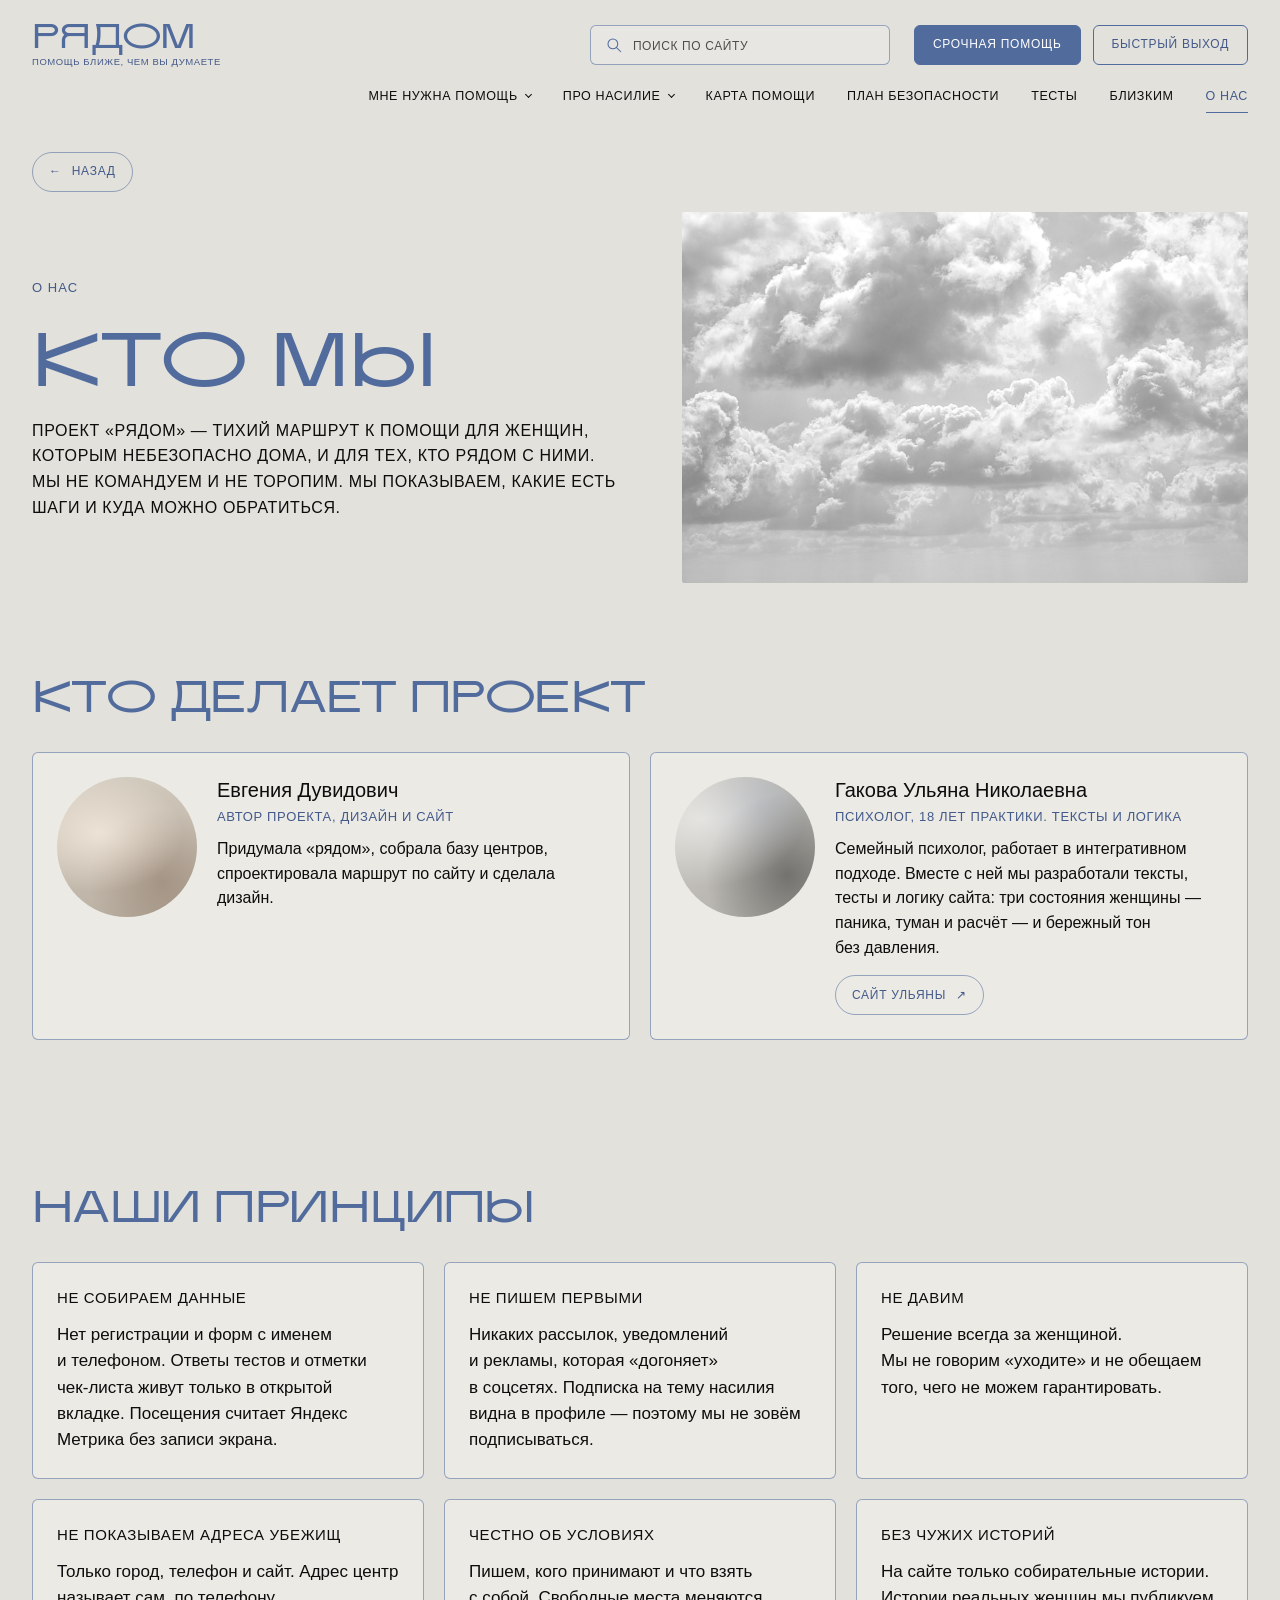
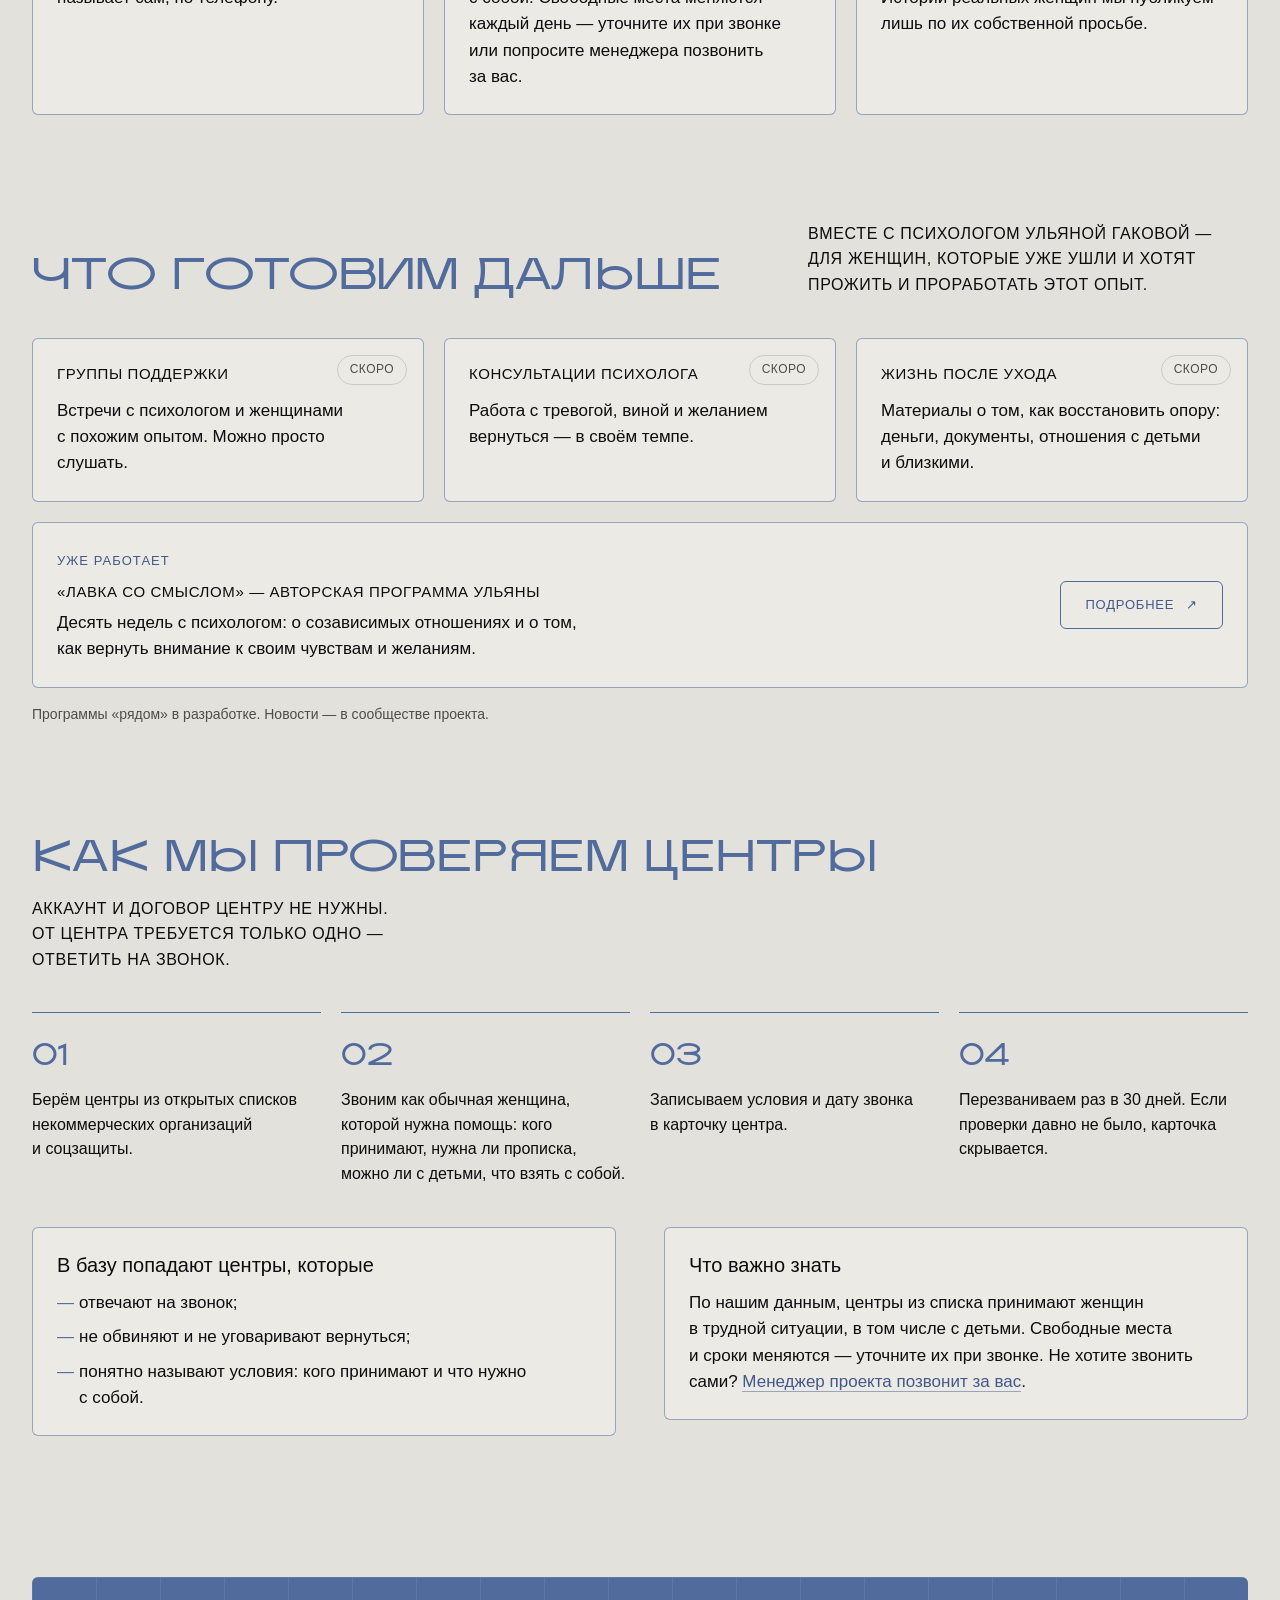
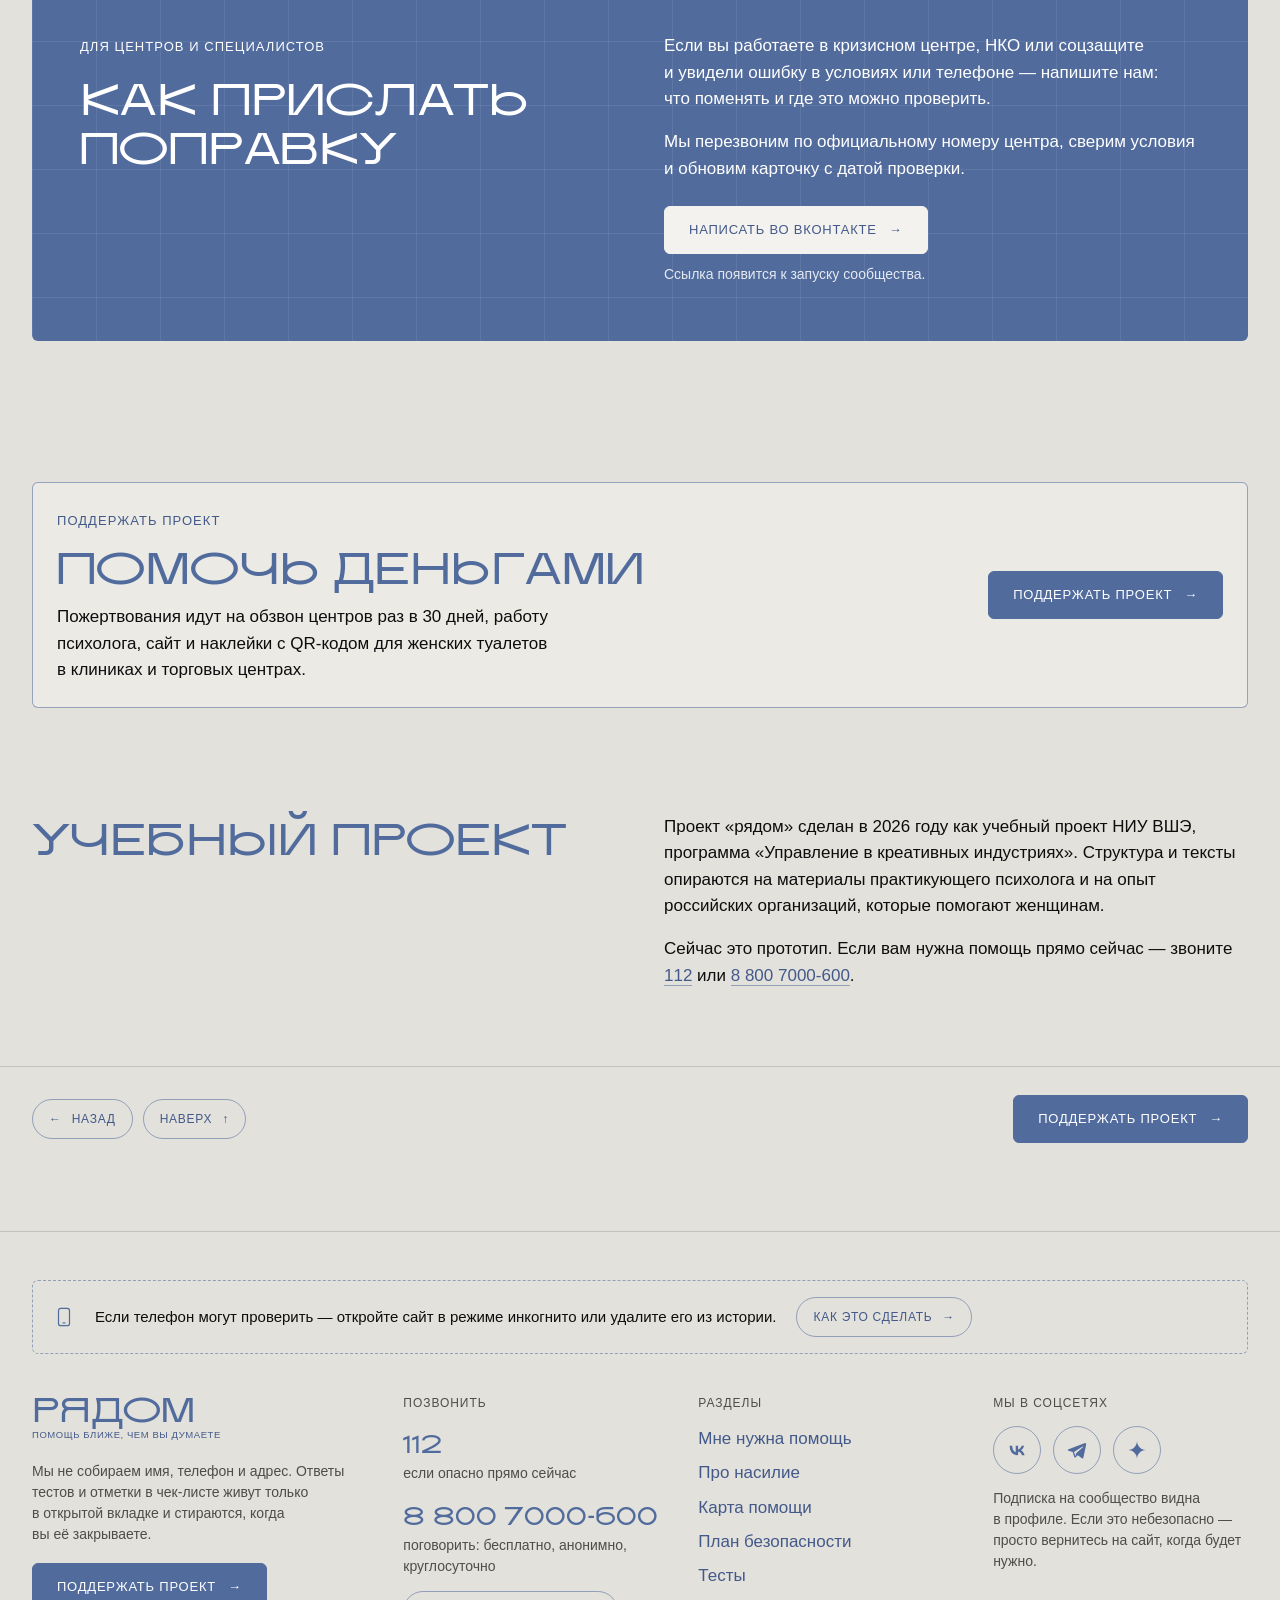
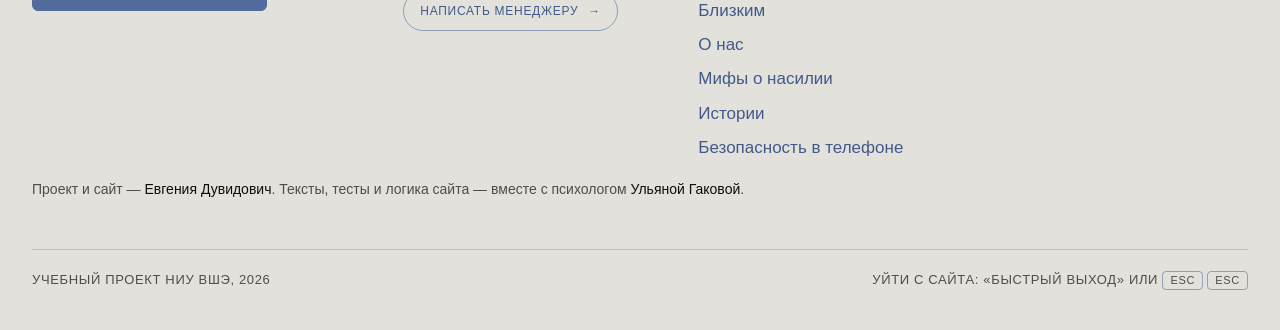
==== commit 9b356de4: "Яндекс Метрика без Вебвизора, цели-события, честные тексты про cookies Co-Authored-By: Claude Opus 5" ====
--- a/about.html
+++ b/about.html
@@ -11,14 +11,26 @@
 <meta property="og:type" content="website">
 <meta property="og:title" content="рядом">
 <meta property="og:description" content="Полезные материалы и ссылки">
-<meta property="og:image" content="img/og.png">
+<meta property="og:image" content="https://qwerf-o.github.io/rydom/img/og.png">
 <meta name="twitter:card" content="summary_large_image">
 <link rel="icon" href="img/favicon.svg" type="image/svg+xml">
 <link rel="icon" href="img/favicon-32.png" sizes="32x32" type="image/png">
 <link rel="apple-touch-icon" href="img/apple-touch-icon.png">
 <link rel="stylesheet" href="css/style.css">
+<!-- Яндекс Метрика. Вебвизор выключен: он записывает экран, в том числе ответы тестов -->
+<script>
+  (function(m,e,t,r,i,k,a){
+    m[i]=m[i]||function(){(m[i].a=m[i].a||[]).push(arguments)};
+    m[i].l=1*new Date();
+    for (var j = 0; j < document.scripts.length; j++) {if (document.scripts[j].src === r) { return; }}
+    k=e.createElement(t),a=e.getElementsByTagName(t)[0],k.async=1,k.src=r,a.parentNode.insertBefore(k,a)
+  })(window, document, 'script', 'https://mc.yandex.ru/metrika/tag.js?id=113755284', 'ym');
+  ym(113755284, 'init', {ssr: true, webvisor: false, clickmap: true, referrer: document.referrer, url: location.href, accurateTrackBounce: true, trackLinks: true});
+</script>
+<!-- /Яндекс Метрика -->
 </head>
 <body>
+<noscript><div><img src="https://mc.yandex.ru/watch/113755284" style="position:absolute; left:-9999px;" alt=""></div></noscript>
 <script src="js/layout.js"></script>
 
 <main id="main">
@@ -60,7 +72,7 @@
     <div class="grid grid-3" style="margin-top:32px">
       <div class="card" data-reveal>
         <p class="card-title"><b>Не собираем данные</b></p>
-        <p>Нет регистрации, форм с именем и телефоном, cookies. Ответы тестов и отметки чек-листа живут только в открытой вкладке.</p>
+        <p>Нет регистрации и форм с именем и телефоном. Ответы тестов и отметки чек-листа живут только в открытой вкладке. Посещения считает Яндекс Метрика без записи экрана.</p>
       </div>
       <div class="card" data-reveal>
         <p class="card-title"><b>Не пишем первыми</b></p>
--- a/css/style.css
+++ b/css/style.css
@@ -151,11 +151,12 @@
 
 h1, .h1 { font-size: clamp(25px, 5.2vw, 60px); }
 h2, .h2 { font-size: clamp(22px, 3.6vw, 44px); }
-/* широкий шрифт: длинные слова на узком экране переносим, а не выпускаем за край */
+/* широкий шрифт: без переносов «ПРЯ-МО». Если слово не влезает, main.js (fitText) чуть уменьшает шрифт.
+   break-word — запасной вариант, если и после уменьшения не влезло */
 h1, h2, h3, .h-display, .entry-title, .quote, .card-title, .story-quote, .exit-banner-title, .story-card .who, .myth-side .m {
   overflow-wrap: break-word;
-  -webkit-hyphens: auto;
-  hyphens: auto;
+  -webkit-hyphens: manual;
+  hyphens: manual;
 }
 
 h3, .h3 {
@@ -186,6 +187,10 @@
 
 @media (min-width: 900px) {
   .lead { font-size: 16px; }
+}
+/* на телефоне длинный лид капсом читается тяжело: обычный регистр */
+@media (max-width: 640px) {
+  .lead { text-transform: none; letter-spacing: 0; font-size: 17px; line-height: 1.5; }
 }
 
 .eyebrow {
@@ -622,6 +627,14 @@
 @media (min-width: 901px) {
   .btn .short { display: none; }
 }
+/* самые узкие телефоны (320–360): логотип и три кнопки в одну строку */
+@media (max-width: 360px) {
+  .header-row { gap: 6px; }
+  .logo-word { font-size: 20px; }
+  .header-actions { gap: 4px; }
+  .header-actions .btn--sm { padding: 8px 9px; font-size: 11px; letter-spacing: .02em; }
+  .menu-toggle { width: 40px; }
+}
 
 /* ---------- секции ---------- */
 
@@ -672,6 +685,7 @@
 }
 @media (max-width: 640px) {
   .grid-2, .grid-3, .grid-4 { grid-template-columns: minmax(0, 1fr); }
+  .card { padding: 20px; }
 }
 
 .split {
@@ -774,6 +788,28 @@
 .entry--panic .entry-links { border-top-color: rgba(255, 255, 255, .3); }
 .entry--panic .arrow-link { color: var(--on-blue); }
 .entry button.arrow-link { border: 0; background: none; padding: 0; width: 100%; text-align: left; }
+
+/* строка «Что вам сейчас ближе?» — только на телефоне */
+.entry-jump { display: none; }
+@media (max-width: 640px) {
+  .entry-jump { display: flex; flex-wrap: wrap; gap: 8px; margin-bottom: 20px; }
+  .entry-jump a,
+  .entry-jump button {
+    display: inline-flex;
+    align-items: center;
+    min-height: 40px;
+    padding: 8px 14px;
+    border: 1px solid var(--blue);
+    border-radius: 999px;
+    background: transparent;
+    color: var(--blue-ink);
+    font: inherit;
+    font-size: 14px;
+    text-decoration: none;
+  }
+  .entry-jump .entry-jump-sos { background: var(--blue); color: var(--on-blue); }
+  .entry { padding: 22px 20px 14px; }
+}
 
 /* тест-карточка с росчерком в углу */
 .card--test { min-height: 230px; padding-right: 36px; }
@@ -942,6 +978,7 @@
   line-height: 1.1;
   white-space: nowrap;
 }
+.phone-card .nw { white-space: nowrap; }
 .phone-card .what { font-size: 16px; }
 .phone-card .caps { color: var(--muted); }
 
@@ -1134,8 +1171,10 @@
 .urgent::backdrop { background: rgba(30, 38, 55, .55); -webkit-backdrop-filter: blur(4px); backdrop-filter: blur(4px); }
 .urgent[open] { animation: urgent-in .35s var(--ease); }
 @keyframes urgent-in { from { opacity: 0; transform: translateY(12px); } }
-.urgent-inner { padding: 28px 24px 24px; display: grid; gap: 14px; }
+.urgent-inner { padding: 28px 24px 24px; display: grid; grid-template-columns: minmax(0, 1fr); gap: 14px; }
 .urgent-top { display: flex; justify-content: space-between; align-items: flex-start; gap: 16px; }
+.urgent-top h2 { flex: 1; min-width: 0; }
+.urgent-close { flex: none; }
 .urgent h2 { font-size: clamp(22px, 4vw, 30px); }
 .urgent-close {
   flex: none;
@@ -1148,6 +1187,12 @@
   line-height: 1;
 }
 .urgent .phone-card .num { font-size: 34px; }
+@media (max-width: 640px) {
+  .urgent { overflow-x: hidden; }
+  .urgent-inner { padding: 20px 16px 18px; gap: 12px; }
+  .urgent .phone-card { padding: 18px 16px; }
+  .urgent .phone-card .num { font-size: 30px; white-space: normal; }
+}
 .urgent .phone-card--main { background: var(--blue); border-color: var(--blue); color: var(--on-blue); }
 .urgent .phone-card--main .num,
 .urgent .phone-card--main .caps { color: var(--on-blue); }
@@ -1288,6 +1333,10 @@
 }
 @media (max-width: 760px) {
   .stats { grid-template-columns: repeat(2, minmax(0, 1fr)); }
+}
+@media (max-width: 400px) {
+  .stats { gap: 10px; }
+  .stat { padding: 14px 12px 16px; }
 }
 
 .map-panel {
@@ -1838,6 +1887,10 @@
 }
 .big-link:hover { border-color: var(--blue); transform: translateY(-2px); box-shadow: 0 18px 36px -24px rgba(30, 45, 80, .45); }
 .big-link:hover .arr { transform: translateX(8px); }
+@media (max-width: 640px) {
+  .big-link { grid-template-columns: minmax(0, 1fr); padding: 22px 20px; }
+  .big-link .arr { grid-row: auto; grid-column: 1; font-size: 24px; line-height: 1; }
+}
 
 .how-steps { counter-reset: hs; }
 .how-step { padding-top: 18px; border-top: 1px solid var(--blue); }
@@ -1942,7 +1995,7 @@
 }
 .modal::backdrop { background: rgba(30, 38, 55, .55); -webkit-backdrop-filter: blur(4px); backdrop-filter: blur(4px); }
 .modal[open] { animation: urgent-in .35s var(--ease); }
-.modal-inner { padding: 28px 24px 24px; display: grid; gap: 18px; }
+.modal-inner { padding: 28px 24px 24px; display: grid; grid-template-columns: minmax(0, 1fr); gap: 18px; }
 .modal h2 { font-size: clamp(22px, 4vw, 30px); }
 .modal h3 { font-size: 17px; margin-bottom: 8px; }
 .seg { display: inline-flex; border: 1px solid var(--line); border-radius: 999px; padding: 3px; gap: 3px; }
@@ -1959,6 +2012,12 @@
 }
 .seg button[aria-pressed="true"] { background: var(--blue); color: var(--on-blue); }
 .amounts { display: flex; flex-wrap: wrap; gap: 8px; align-items: center; }
+@media (max-width: 640px) {
+  .modal { overflow-x: hidden; }
+  .modal-inner { padding: 20px 16px 18px; gap: 16px; }
+  .modal .seg { display: flex; }
+  .modal .seg button { flex: 1; padding: 6px 10px; }
+}
 .amounts .chip-toggle { font-size: 15px; letter-spacing: 0; }
 .amount-other {
   display: flex;
@@ -2274,7 +2333,8 @@
   background: var(--blue);
   color: var(--on-blue);
 }
-.center .contacts .phones { display: flex; flex-wrap: wrap; align-items: center; gap: 6px 8px; }
+.center .contacts .phones { display: flex; flex-direction: column; align-items: flex-start; gap: 8px; }
+.center .contacts .phone-row { display: flex; flex-wrap: wrap; align-items: center; gap: 4px 8px; }
 .center .contacts .phones a[href^="tel:"] {
   display: inline-flex;
   align-items: center;
@@ -2297,6 +2357,8 @@
 }
 .center .contacts .phones a[href^="tel:"]:hover { background: var(--blue); color: var(--on-blue); }
 .results-tools { display: flex; flex-wrap: wrap; gap: 10px; align-items: center; }
+.today-note { display: grid; gap: 8px; margin-bottom: 16px; padding: 16px; border: 1px solid var(--blue); border-radius: var(--radius); background: var(--card); }
+.today-note[hidden] { display: none; }
 
 /* =========================================================
    Команда, программы, связь
